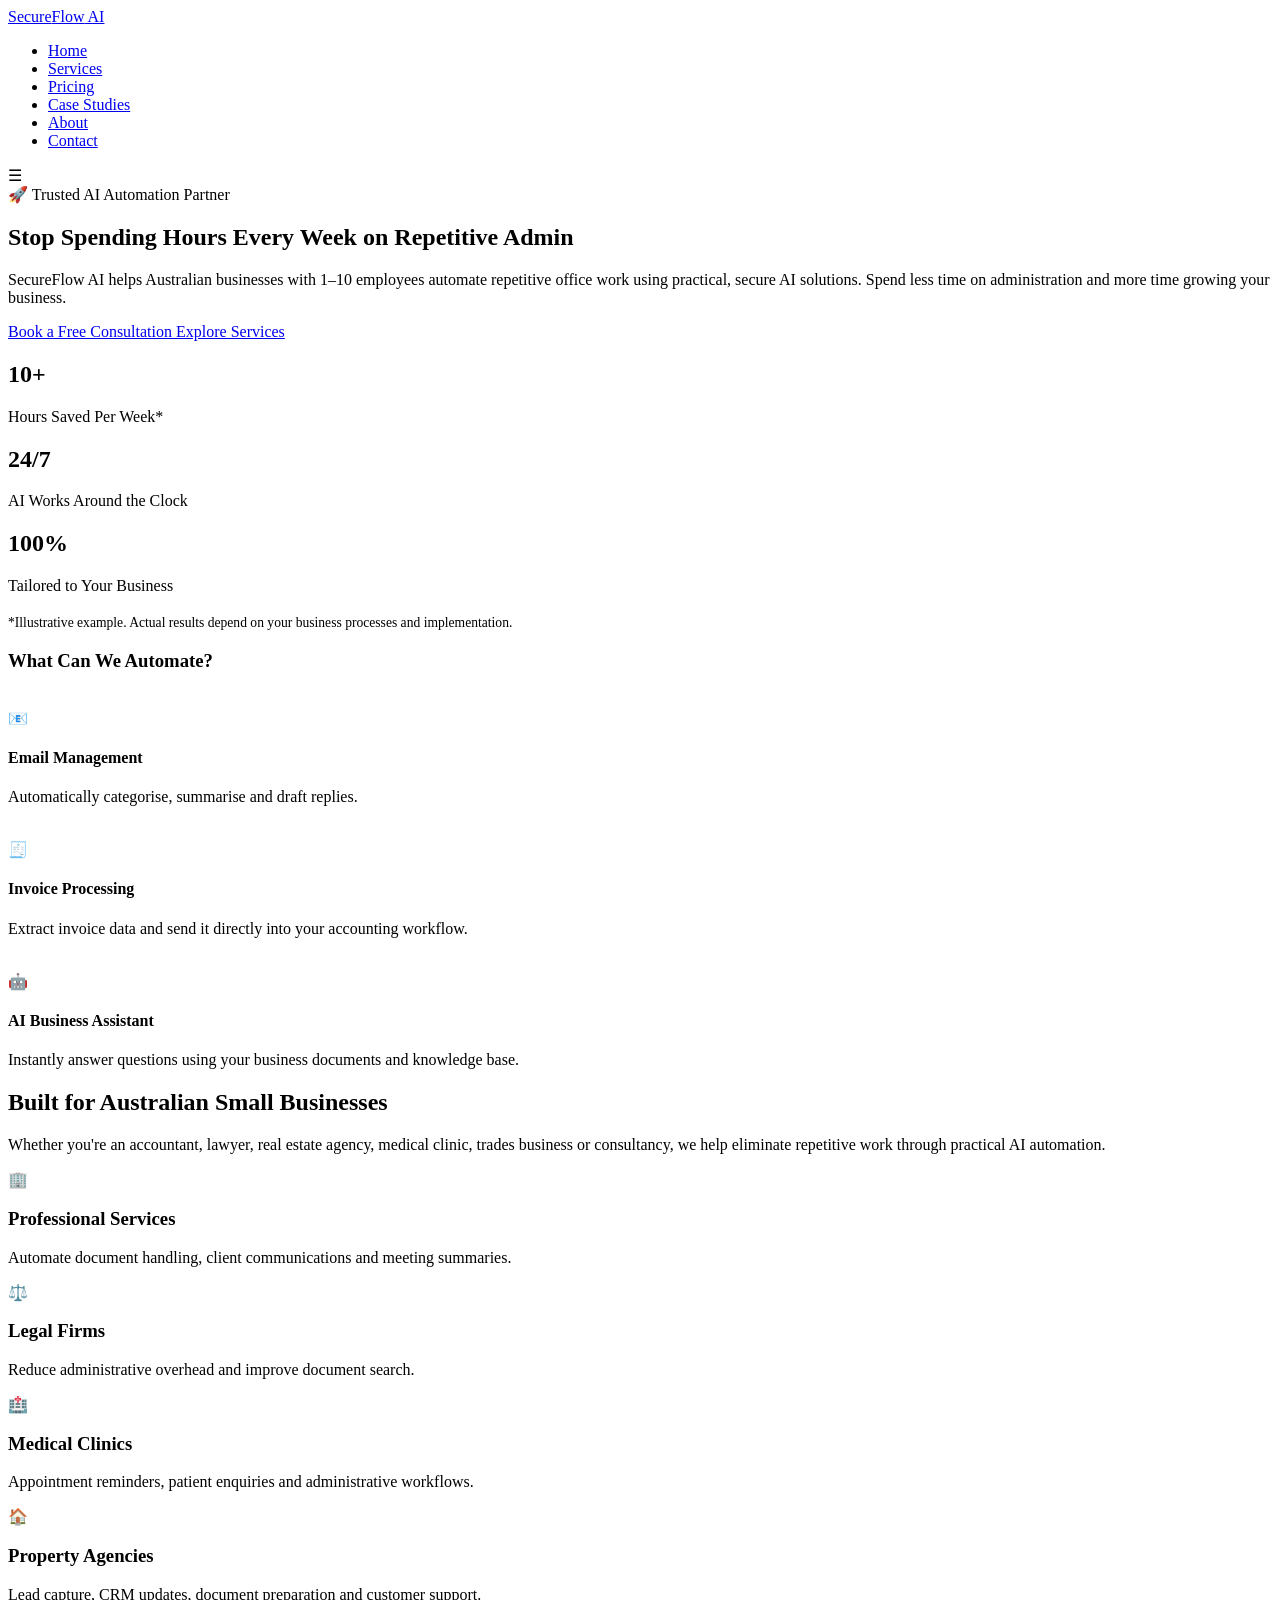
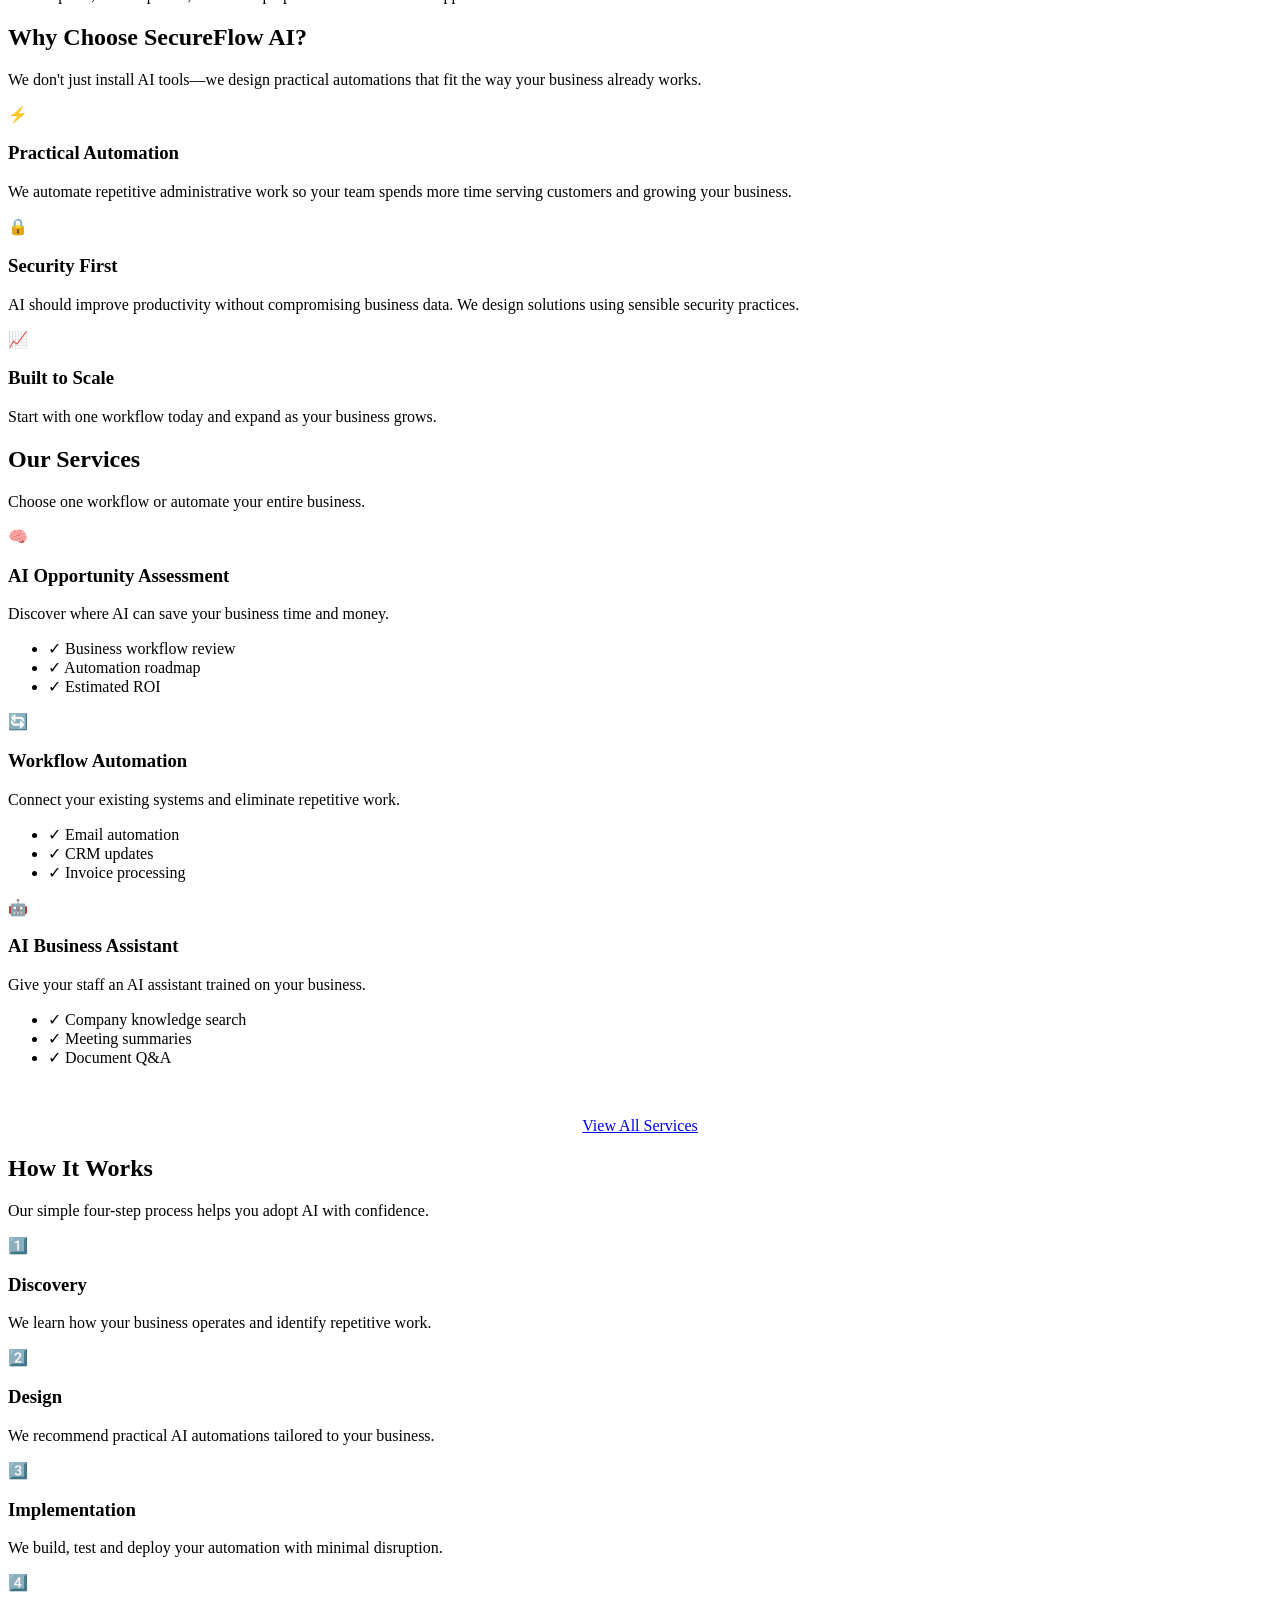
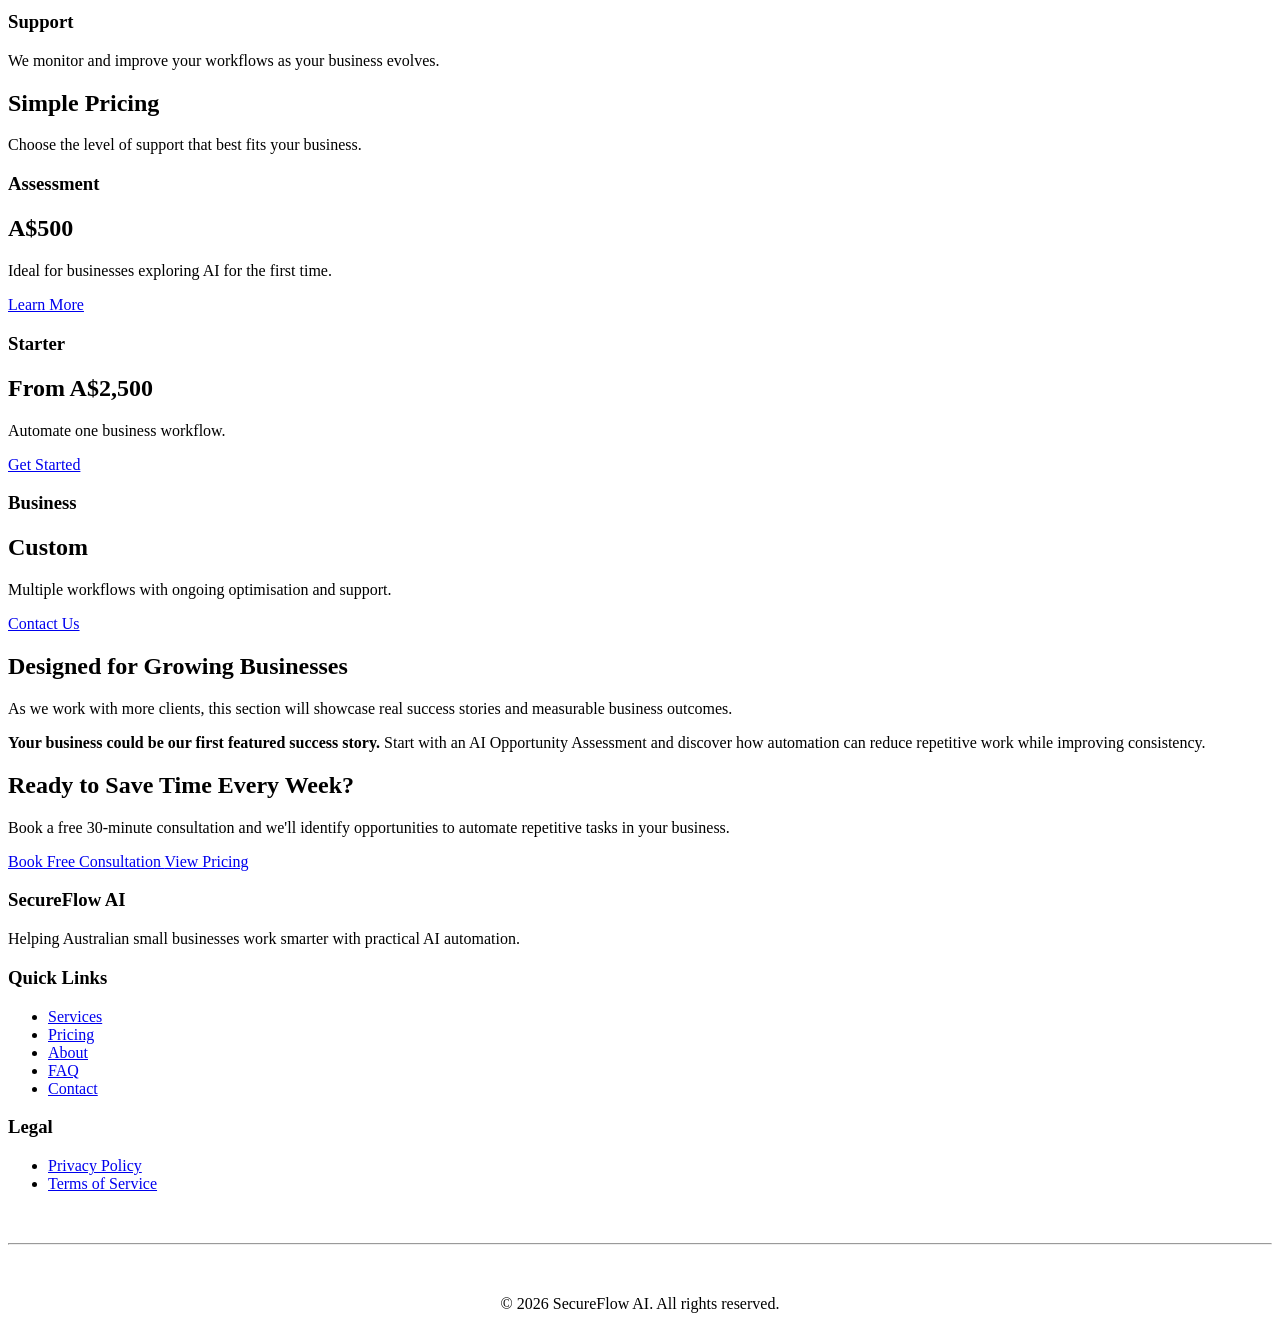
==== index.html @ 19bc36e8 "Create index.html" ====
<!DOCTYPE html>
<html lang="en-AU">

<head>

    <meta charset="UTF-8">
    <meta name="viewport" content="width=device-width, initial-scale=1.0">

    <title>SecureFlow AI | AI Automation for Australian Small Businesses</title>

    <meta name="description"
        content="Helping Australian businesses with 1–10 employees automate repetitive work using secure AI. Save time, reduce admin and grow your business.">

    <meta name="keywords"
        content="AI Automation Australia, AI Consultant, Workflow Automation, Small Business AI, Secure AI">

    <meta name="author" content="SecureFlow AI">

    <meta property="og:title"
        content="SecureFlow AI">

    <meta property="og:description"
        content="Automate repetitive work using secure AI.">

    <meta property="og:image"
        content="images/hero.jpg">

    <meta property="og:type"
        content="website">

    <meta property="og:url"
        content="https://secureflow.ai">

    <meta name="twitter:card"
        content="summary_large_image">

    <link rel="icon" href="favicon.ico">

    <link rel="stylesheet"
        href="css/style.css">

</head>

<body>

<header>

<div class="container navbar">

<a href="index.html" class="logo">

Secure<span>Flow</span> AI

</a>

<nav>

<ul>

<li><a href="index.html">Home</a></li>

<li><a href="services.html">Services</a></li>

<li><a href="pricing.html">Pricing</a></li>

<li><a href="case-studies.html">Case Studies</a></li>

<li><a href="about.html">About</a></li>

<li><a href="contact.html">Contact</a></li>

</ul>

</nav>

<div class="mobile-toggle">

☰

</div>

</div>

</header>


<!-- ===================================================== -->
<!-- HERO -->
<!-- ===================================================== -->

<section class="hero">

<div class="container hero-grid">

<div>

<div class="badge">

🚀 Trusted AI Automation Partner

</div>

<h1>

Stop Spending Hours Every Week on Repetitive Admin

</h1>

<p>

SecureFlow AI helps Australian businesses with 1–10 employees automate repetitive office work using practical, secure AI solutions. Spend less time on administration and more time growing your business.

</p>

<div class="hero-buttons">

<a href="contact.html"
class="btn btn-primary">

Book a Free Consultation

</a>

<a href="services.html"
class="btn btn-outline">

Explore Services

</a>

</div>

<div class="stats">

<div class="stat">

<h2>10+</h2>

<p>Hours Saved Per Week*</p>

</div>

<div class="stat">

<h2>24/7</h2>

<p>AI Works Around the Clock</p>

</div>

<div class="stat">

<h2>100%</h2>

<p>Tailored to Your Business</p>

</div>

</div>

<p style="font-size:0.85rem;margin-top:20px;">
*Illustrative example. Actual results depend on your business processes and implementation.
</p>

</div>


<div class="hero-card">

<h3>

What Can We Automate?

</h3>

<br>

<div class="card">

<div class="card-icon">

📧

</div>

<h4>Email Management</h4>

<p>

Automatically categorise, summarise and draft replies.

</p>

</div>

<br>

<div class="card">

<div class="card-icon">

🧾

</div>

<h4>Invoice Processing</h4>

<p>

Extract invoice data and send it directly into your accounting workflow.

</p>

</div>

<br>

<div class="card">

<div class="card-icon">

🤖

</div>

<h4>AI Business Assistant</h4>

<p>

Instantly answer questions using your business documents and knowledge base.

</p>

</div>

</div>

</div>

</section>


<!-- ===================================================== -->
<!-- TRUST SECTION -->
<!-- ===================================================== -->

<section>

<div class="container">

<h2 class="section-title">

Built for Australian Small Businesses

</h2>

<p class="section-subtitle">

Whether you're an accountant, lawyer, real estate agency, medical clinic, trades business or consultancy, we help eliminate repetitive work through practical AI automation.

</p>

<div class="grid four-col">

<div class="card">

<div class="card-icon">🏢</div>

<h3>Professional Services</h3>

<p>

Automate document handling, client communications and meeting summaries.

</p>

</div>

<div class="card">

<div class="card-icon">⚖️</div>

<h3>Legal Firms</h3>

<p>

Reduce administrative overhead and improve document search.

</p>

</div>

<div class="card">

<div class="card-icon">🏥</div>

<h3>Medical Clinics</h3>

<p>

Appointment reminders, patient enquiries and administrative workflows.

</p>

</div>

<div class="card">

<div class="card-icon">🏠</div>

<h3>Property Agencies</h3>

<p>

Lead capture, CRM updates, document preparation and customer support.

</p>

</div>

</div>

</div>

</section>

<!-- CONTINUE IN PART 2 -->
  <!-- ===================================================== -->
<!-- WHY CHOOSE US -->
<!-- ===================================================== -->

<section id="why">

    <div class="container">

        <h2 class="section-title">
            Why Choose SecureFlow AI?
        </h2>

        <p class="section-subtitle">
            We don't just install AI tools—we design practical automations that
            fit the way your business already works.
        </p>

        <div class="grid three-col">

            <div class="card">

                <div class="card-icon">⚡</div>

                <h3>Practical Automation</h3>

                <p>
                    We automate repetitive administrative work so your team
                    spends more time serving customers and growing your business.
                </p>

            </div>

            <div class="card">

                <div class="card-icon">🔒</div>

                <h3>Security First</h3>

                <p>
                    AI should improve productivity without compromising business
                    data. We design solutions using sensible security practices.
                </p>

            </div>

            <div class="card">

                <div class="card-icon">📈</div>

                <h3>Built to Scale</h3>

                <p>
                    Start with one workflow today and expand as your business
                    grows.
                </p>

            </div>

        </div>

    </div>

</section>

<!-- ===================================================== -->
<!-- SERVICES -->
<!-- ===================================================== -->

<section id="services">

    <div class="container">

        <h2 class="section-title">
            Our Services
        </h2>

        <p class="section-subtitle">
            Choose one workflow or automate your entire business.
        </p>

        <div class="grid three-col">

            <div class="card">

                <div class="card-icon">🧠</div>

                <h3>AI Opportunity Assessment</h3>

                <p>

                    Discover where AI can save your business time and money.

                </p>

                <ul>

                    <li>✓ Business workflow review</li>
                    <li>✓ Automation roadmap</li>
                    <li>✓ Estimated ROI</li>

                </ul>

            </div>

            <div class="card">

                <div class="card-icon">🔄</div>

                <h3>Workflow Automation</h3>

                <p>

                    Connect your existing systems and eliminate repetitive work.

                </p>

                <ul>

                    <li>✓ Email automation</li>
                    <li>✓ CRM updates</li>
                    <li>✓ Invoice processing</li>

                </ul>

            </div>

            <div class="card">

                <div class="card-icon">🤖</div>

                <h3>AI Business Assistant</h3>

                <p>

                    Give your staff an AI assistant trained on your business.

                </p>

                <ul>

                    <li>✓ Company knowledge search</li>
                    <li>✓ Meeting summaries</li>
                    <li>✓ Document Q&A</li>

                </ul>

            </div>

        </div>

        <div style="margin-top:50px;text-align:center;">

            <a class="btn btn-primary"
                href="services.html">

                View All Services

            </a>

        </div>

    </div>

</section>

<!-- ===================================================== -->
<!-- HOW IT WORKS -->
<!-- ===================================================== -->

<section>

<div class="container">

<h2 class="section-title">

How It Works

</h2>

<p class="section-subtitle">

Our simple four-step process helps you adopt AI with confidence.

</p>

<div class="grid four-col">

<div class="card">

<div class="card-icon">1️⃣</div>

<h3>Discovery</h3>

<p>

We learn how your business operates and identify repetitive work.

</p>

</div>

<div class="card">

<div class="card-icon">2️⃣</div>

<h3>Design</h3>

<p>

We recommend practical AI automations tailored to your business.

</p>

</div>

<div class="card">

<div class="card-icon">3️⃣</div>

<h3>Implementation</h3>

<p>

We build, test and deploy your automation with minimal disruption.

</p>

</div>

<div class="card">

<div class="card-icon">4️⃣</div>

<h3>Support</h3>

<p>

We monitor and improve your workflows as your business evolves.

</p>

</div>

</div>

</div>

</section>

<!-- ===================================================== -->
<!-- PRICING PREVIEW -->
<!-- ===================================================== -->

<section>

<div class="container">

<h2 class="section-title">

Simple Pricing

</h2>

<p class="section-subtitle">

Choose the level of support that best fits your business.

</p>

<div class="grid three-col">

<div class="card">

<h3>Assessment</h3>

<h2>A$500</h2>

<p>

Ideal for businesses exploring AI for the first time.

</p>

<a href="pricing.html"
class="btn btn-outline">

Learn More

</a>

</div>

<div class="card">

<h3>Starter</h3>

<h2>From A$2,500</h2>

<p>

Automate one business workflow.

</p>

<a href="pricing.html"
class="btn btn-primary">

Get Started

</a>

</div>

<div class="card">

<h3>Business</h3>

<h2>Custom</h2>

<p>

Multiple workflows with ongoing optimisation and support.

</p>

<a href="pricing.html"
class="btn btn-outline">

Contact Us

</a>

</div>

</div>

</div>

</section>

<!-- ===================================================== -->
<!-- TESTIMONIAL PLACEHOLDER -->
<!-- ===================================================== -->

<section>

<div class="container">

<h2 class="section-title">

Designed for Growing Businesses

</h2>

<p class="section-subtitle">

As we work with more clients, this section will showcase real success stories and measurable business outcomes.

</p>

<div class="card">

<p>

<strong>Your business could be our first featured success story.</strong>

Start with an AI Opportunity Assessment and discover how automation can reduce repetitive work while improving consistency.

</p>

</div>

</div>

</section>

<!-- ===================================================== -->
<!-- CALL TO ACTION -->
<!-- ===================================================== -->

<section>

<div class="container">

<div class="hero-card">

<h2>

Ready to Save Time Every Week?

</h2>

<p>

Book a free 30-minute consultation and we'll identify opportunities to automate repetitive tasks in your business.

</p>

<div class="hero-buttons">

<a href="contact.html"
class="btn btn-primary">

Book Free Consultation

</a>

<a href="pricing.html"
class="btn btn-outline">

View Pricing

</a>

</div>

</div>

</div>

</section>

<!-- ===================================================== -->
<!-- FOOTER -->
<!-- ===================================================== -->

<footer>

<div class="container">

<div class="grid three-col">

<div>

<h3>SecureFlow AI</h3>

<p>

Helping Australian small businesses work smarter with practical AI automation.

</p>

</div>

<div>

<h3>Quick Links</h3>

<ul>

<li><a href="services.html">Services</a></li>
<li><a href="pricing.html">Pricing</a></li>
<li><a href="about.html">About</a></li>
<li><a href="faq.html">FAQ</a></li>
<li><a href="contact.html">Contact</a></li>

</ul>

</div>

<div>

<h3>Legal</h3>

<ul>

<li><a href="privacy.html">Privacy Policy</a></li>
<li><a href="terms.html">Terms of Service</a></li>

</ul>

</div>

</div>

<hr style="margin:50px 0;">

<p style="text-align:center;">

© 2026 SecureFlow AI. All rights reserved.

</p>

</div>

</footer>

<script src="js/main.js"></script>

</body>

</html>
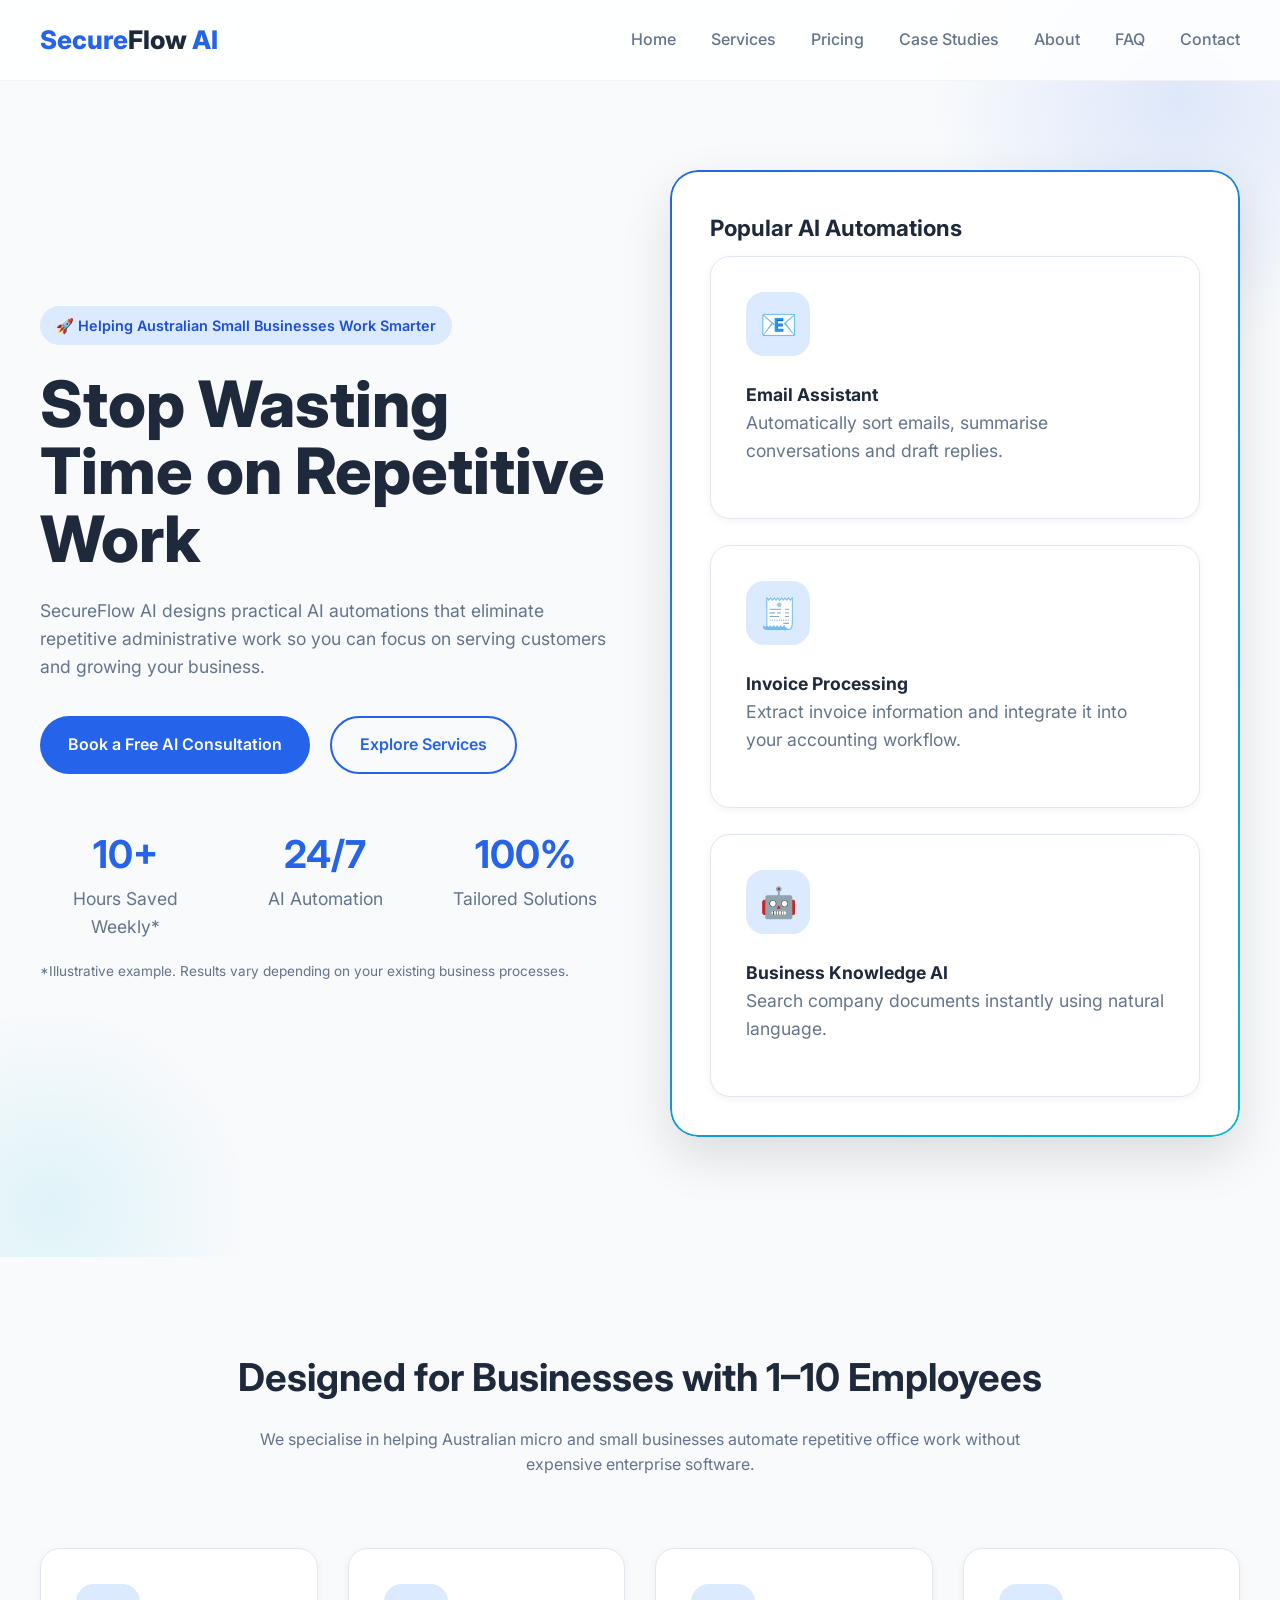
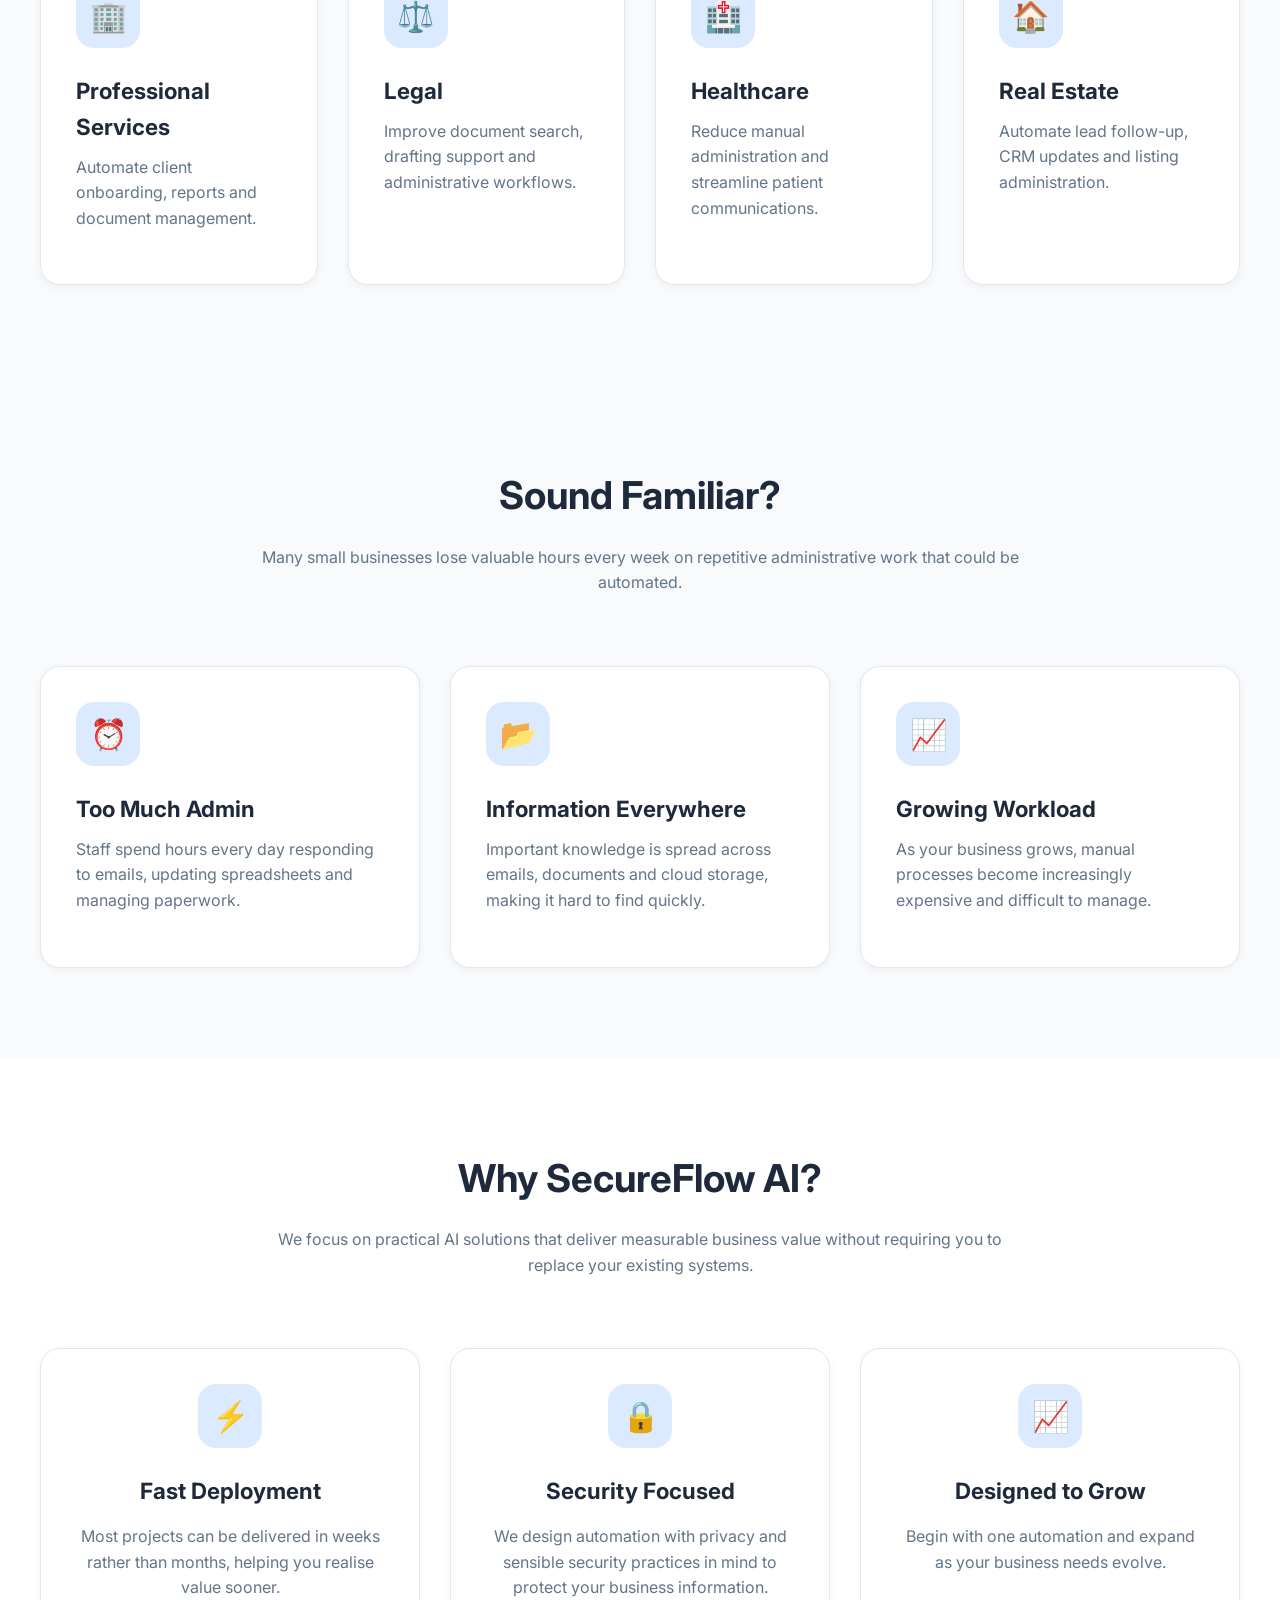
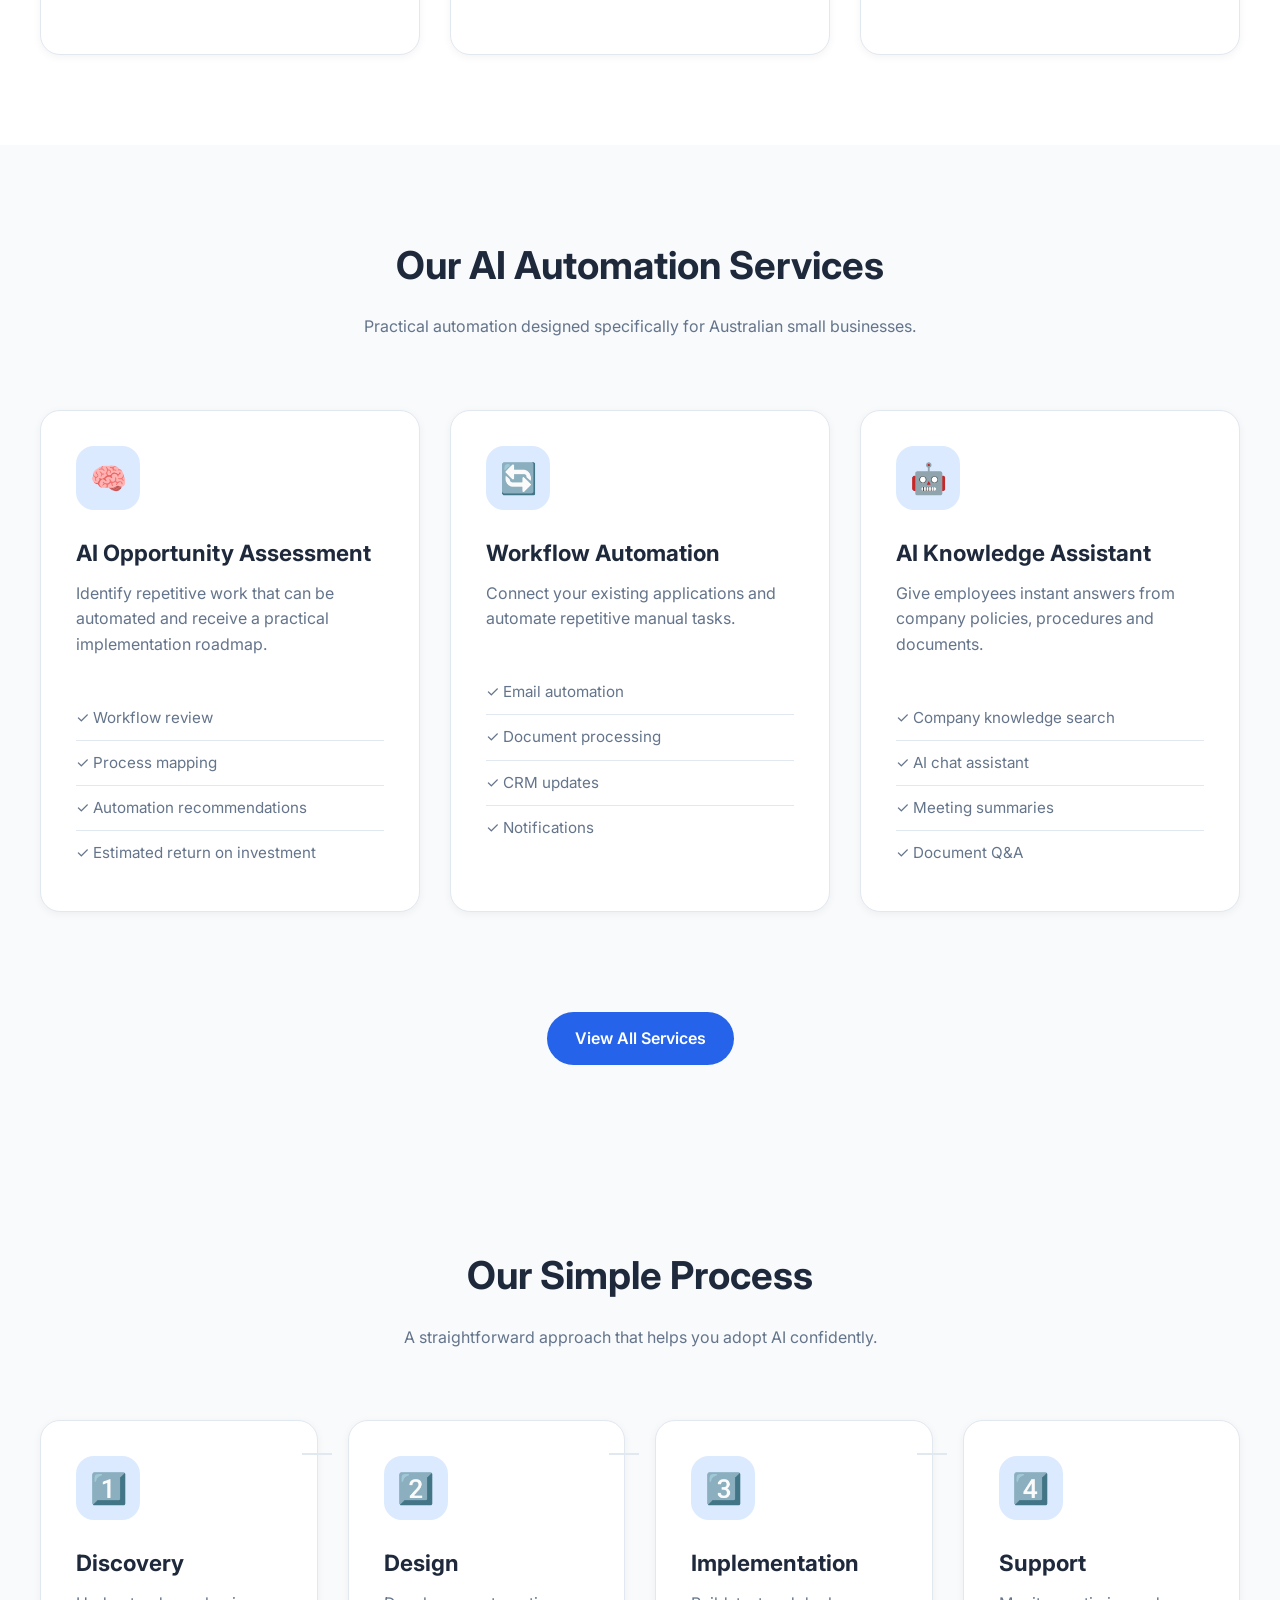
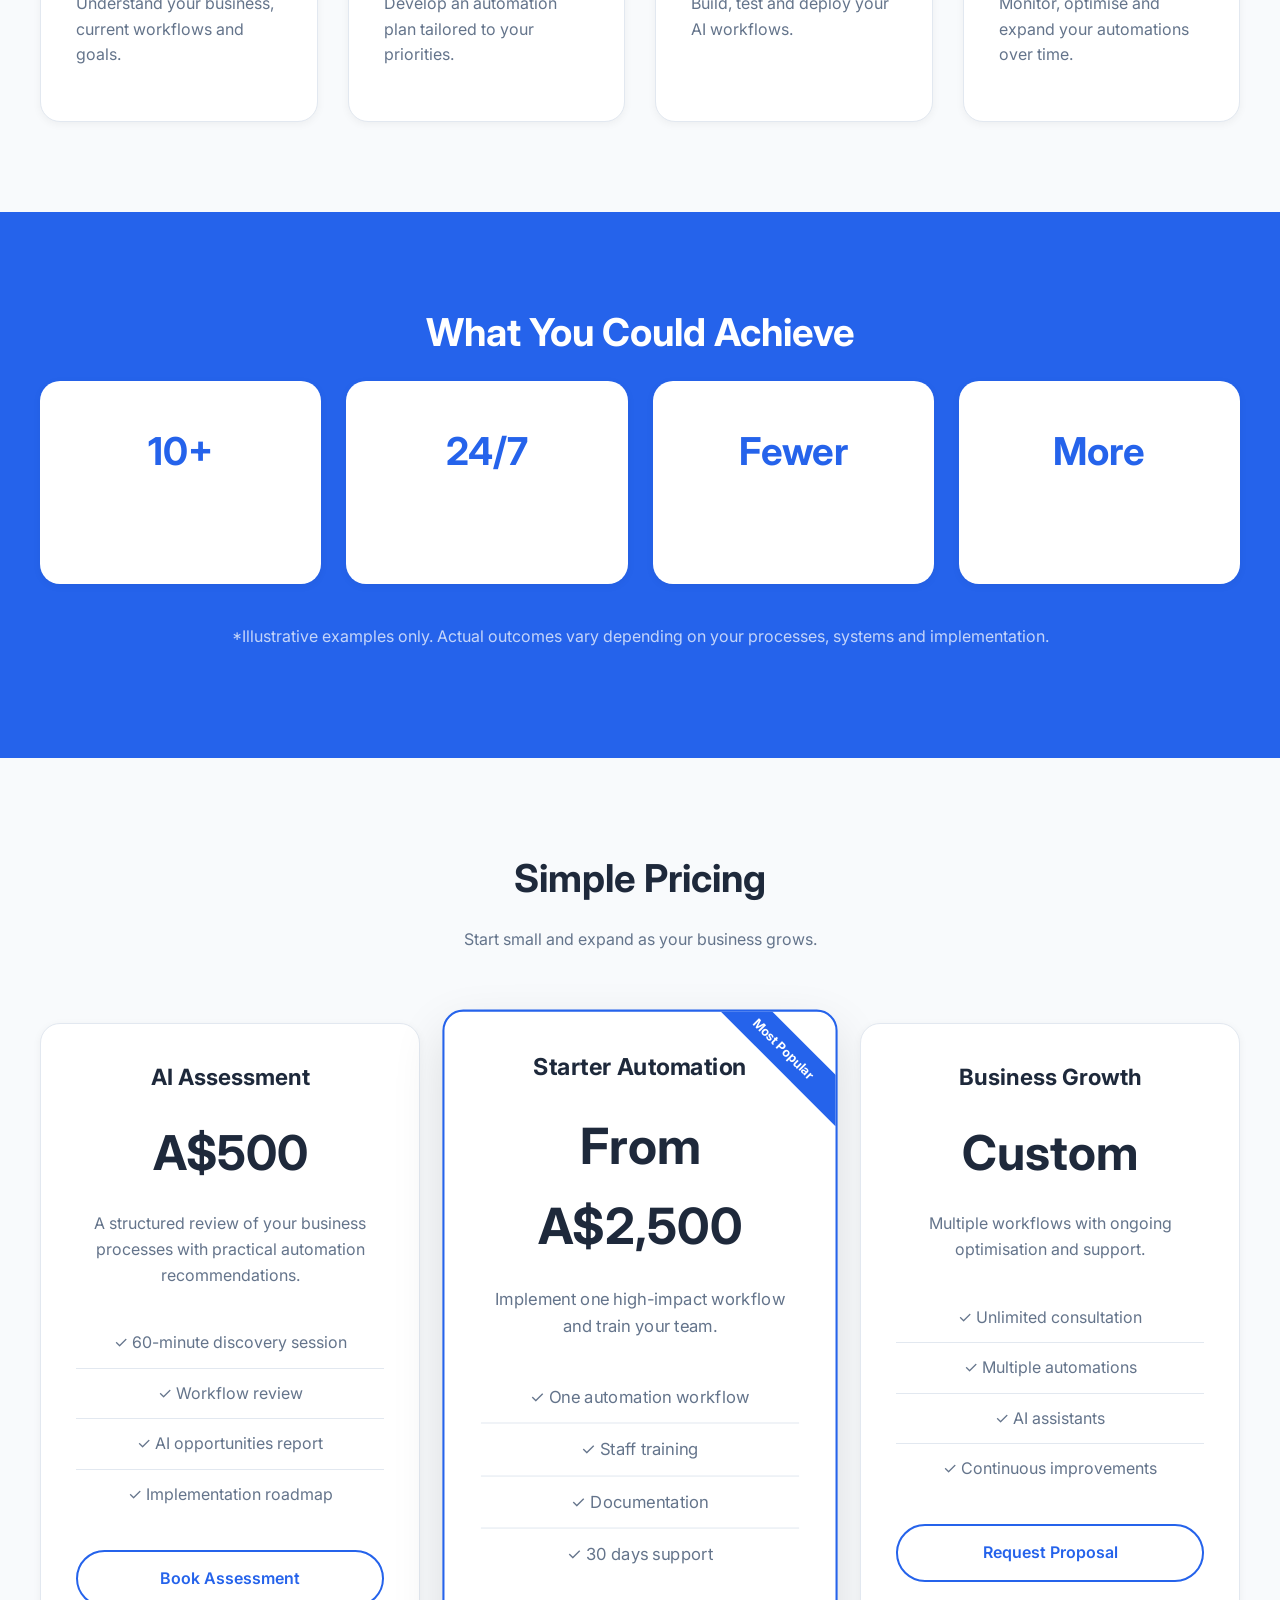
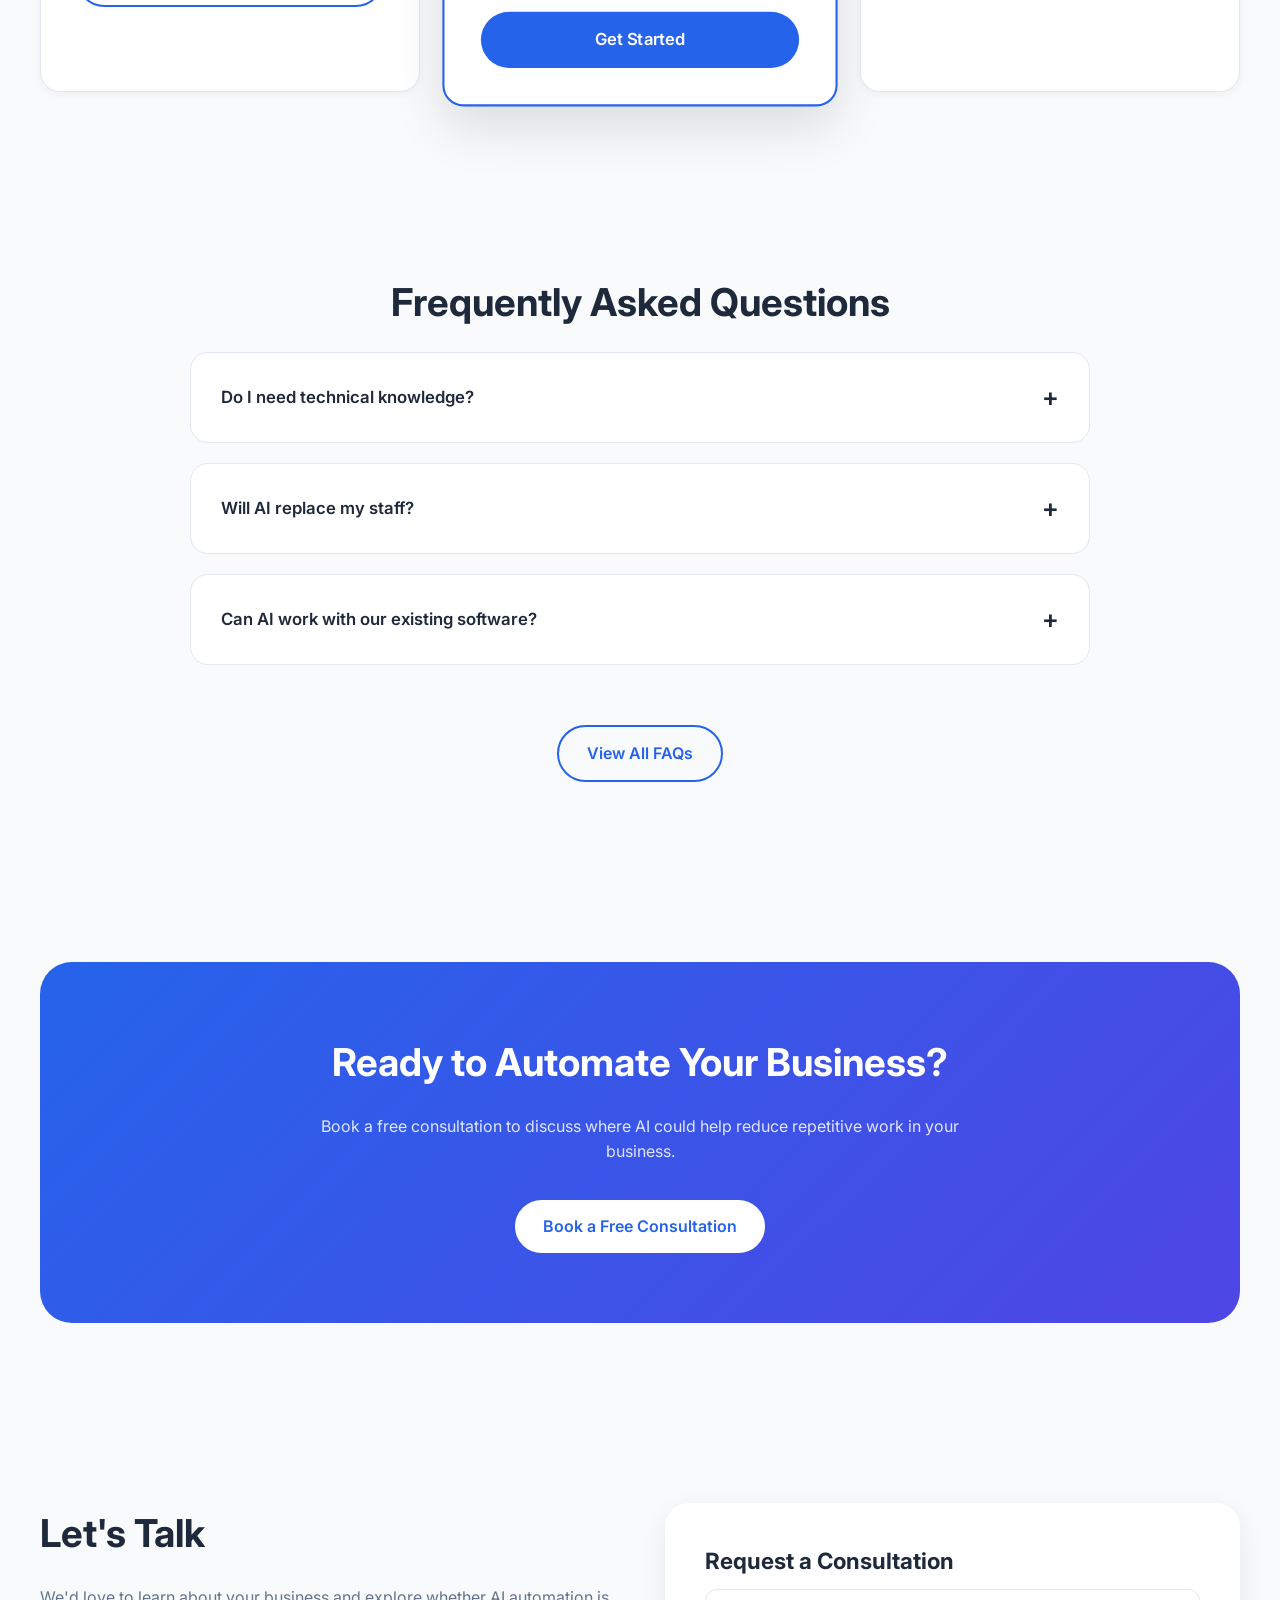
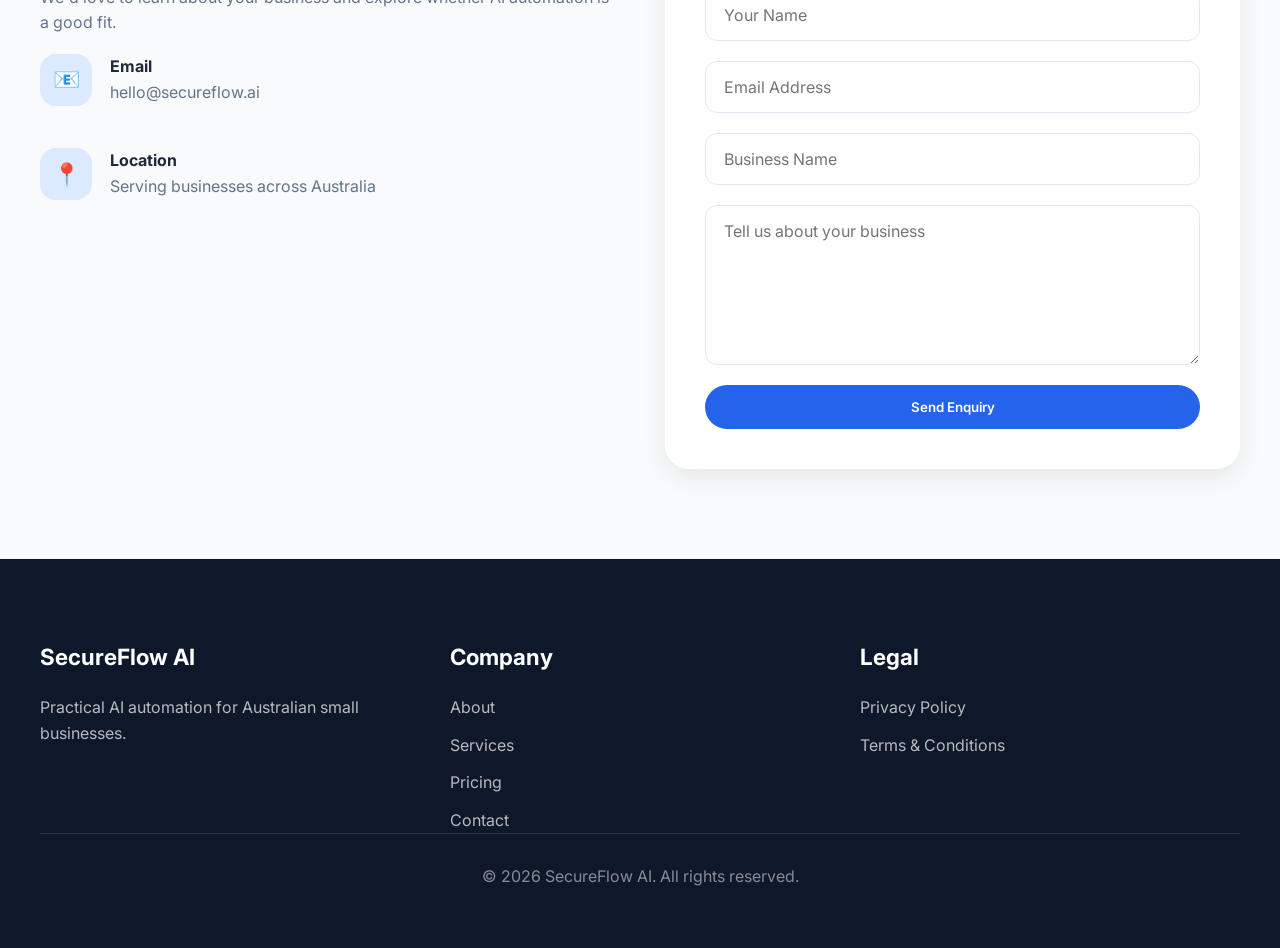
==== commit e5ffb6ef: "Update index.html" ====
--- a/index.html
+++ b/index.html
@@ -9,25 +9,27 @@
     <title>SecureFlow AI | AI Automation for Australian Small Businesses</title>
 
     <meta name="description"
-        content="Helping Australian businesses with 1–10 employees automate repetitive work using secure AI. Save time, reduce admin and grow your business.">
+        content="SecureFlow AI helps Australian small businesses automate repetitive work using practical, secure AI solutions. Save time, reduce costs, and improve productivity.">
 
     <meta name="keywords"
-        content="AI Automation Australia, AI Consultant, Workflow Automation, Small Business AI, Secure AI">
+        content="AI Automation Australia, AI Consulting, Workflow Automation, Small Business AI, Artificial Intelligence">
 
     <meta name="author" content="SecureFlow AI">
+
+    <!-- Open Graph -->
 
     <meta property="og:title"
         content="SecureFlow AI">
 
     <meta property="og:description"
-        content="Automate repetitive work using secure AI.">
+        content="Helping Australian small businesses automate repetitive work with AI.">
+
+    <meta property="og:type"
+        content="website">
 
     <meta property="og:image"
         content="images/hero.jpg">
 
-    <meta property="og:type"
-        content="website">
-
     <meta property="og:url"
         content="https://secureflow.ai">
 
@@ -36,8 +38,7 @@
 
     <link rel="icon" href="favicon.ico">
 
-    <link rel="stylesheet"
-        href="css/style.css">
+    <link rel="stylesheet" href="css/style.css">
 
 </head>
 
@@ -53,765 +54,1057 @@
 
 </a>
 
-<nav>
+<nav id="navMenu">
 
 <ul>
 
 <li><a href="index.html">Home</a></li>
-
-<li><a href="services.html">Services</a></li>
-
-<li><a href="pricing.html">Pricing</a></li>
-
-<li><a href="case-studies.html">Case Studies</a></li>
-
-<li><a href="about.html">About</a></li>
-
-<li><a href="contact.html">Contact</a></li>
-
-</ul>
-
-</nav>
-
-<div class="mobile-toggle">
-
-☰
-
-</div>
-
-</div>
-
-</header>
-
-
-<!-- ===================================================== -->
-<!-- HERO -->
-<!-- ===================================================== -->
-
-<section class="hero">
-
-<div class="container hero-grid">
-
-<div>
-
-<div class="badge">
-
-🚀 Trusted AI Automation Partner
-
-</div>
-
-<h1>
-
-Stop Spending Hours Every Week on Repetitive Admin
-
-</h1>
-
-<p>
-
-SecureFlow AI helps Australian businesses with 1–10 employees automate repetitive office work using practical, secure AI solutions. Spend less time on administration and more time growing your business.
-
-</p>
-
-<div class="hero-buttons">
-
-<a href="contact.html"
-class="btn btn-primary">
-
-Book a Free Consultation
-
-</a>
-
-<a href="services.html"
-class="btn btn-outline">
-
-Explore Services
-
-</a>
-
-</div>
-
-<div class="stats">
-
-<div class="stat">
-
-<h2>10+</h2>
-
-<p>Hours Saved Per Week*</p>
-
-</div>
-
-<div class="stat">
-
-<h2>24/7</h2>
-
-<p>AI Works Around the Clock</p>
-
-</div>
-
-<div class="stat">
-
-<h2>100%</h2>
-
-<p>Tailored to Your Business</p>
-
-</div>
-
-</div>
-
-<p style="font-size:0.85rem;margin-top:20px;">
-*Illustrative example. Actual results depend on your business processes and implementation.
-</p>
-
-</div>
-
-
-<div class="hero-card">
-
-<h3>
-
-What Can We Automate?
-
-</h3>
-
-<br>
-
-<div class="card">
-
-<div class="card-icon">
-
-📧
-
-</div>
-
-<h4>Email Management</h4>
-
-<p>
-
-Automatically categorise, summarise and draft replies.
-
-</p>
-
-</div>
-
-<br>
-
-<div class="card">
-
-<div class="card-icon">
-
-🧾
-
-</div>
-
-<h4>Invoice Processing</h4>
-
-<p>
-
-Extract invoice data and send it directly into your accounting workflow.
-
-</p>
-
-</div>
-
-<br>
-
-<div class="card">
-
-<div class="card-icon">
-
-🤖
-
-</div>
-
-<h4>AI Business Assistant</h4>
-
-<p>
-
-Instantly answer questions using your business documents and knowledge base.
-
-</p>
-
-</div>
-
-</div>
-
-</div>
-
-</section>
-
-
-<!-- ===================================================== -->
-<!-- TRUST SECTION -->
-<!-- ===================================================== -->
-
-<section>
-
-<div class="container">
-
-<h2 class="section-title">
-
-Built for Australian Small Businesses
-
-</h2>
-
-<p class="section-subtitle">
-
-Whether you're an accountant, lawyer, real estate agency, medical clinic, trades business or consultancy, we help eliminate repetitive work through practical AI automation.
-
-</p>
-
-<div class="grid four-col">
-
-<div class="card">
-
-<div class="card-icon">🏢</div>
-
-<h3>Professional Services</h3>
-
-<p>
-
-Automate document handling, client communications and meeting summaries.
-
-</p>
-
-</div>
-
-<div class="card">
-
-<div class="card-icon">⚖️</div>
-
-<h3>Legal Firms</h3>
-
-<p>
-
-Reduce administrative overhead and improve document search.
-
-</p>
-
-</div>
-
-<div class="card">
-
-<div class="card-icon">🏥</div>
-
-<h3>Medical Clinics</h3>
-
-<p>
-
-Appointment reminders, patient enquiries and administrative workflows.
-
-</p>
-
-</div>
-
-<div class="card">
-
-<div class="card-icon">🏠</div>
-
-<h3>Property Agencies</h3>
-
-<p>
-
-Lead capture, CRM updates, document preparation and customer support.
-
-</p>
-
-</div>
-
-</div>
-
-</div>
-
-</section>
-
-<!-- CONTINUE IN PART 2 -->
-  <!-- ===================================================== -->
-<!-- WHY CHOOSE US -->
-<!-- ===================================================== -->
-
-<section id="why">
-
-    <div class="container">
-
-        <h2 class="section-title">
-            Why Choose SecureFlow AI?
-        </h2>
-
-        <p class="section-subtitle">
-            We don't just install AI tools—we design practical automations that
-            fit the way your business already works.
-        </p>
-
-        <div class="grid three-col">
-
-            <div class="card">
-
-                <div class="card-icon">⚡</div>
-
-                <h3>Practical Automation</h3>
-
-                <p>
-                    We automate repetitive administrative work so your team
-                    spends more time serving customers and growing your business.
-                </p>
-
-            </div>
-
-            <div class="card">
-
-                <div class="card-icon">🔒</div>
-
-                <h3>Security First</h3>
-
-                <p>
-                    AI should improve productivity without compromising business
-                    data. We design solutions using sensible security practices.
-                </p>
-
-            </div>
-
-            <div class="card">
-
-                <div class="card-icon">📈</div>
-
-                <h3>Built to Scale</h3>
-
-                <p>
-                    Start with one workflow today and expand as your business
-                    grows.
-                </p>
-
-            </div>
-
-        </div>
-
-    </div>
-
-</section>
-
-<!-- ===================================================== -->
-<!-- SERVICES -->
-<!-- ===================================================== -->
-
-<section id="services">
-
-    <div class="container">
-
-        <h2 class="section-title">
-            Our Services
-        </h2>
-
-        <p class="section-subtitle">
-            Choose one workflow or automate your entire business.
-        </p>
-
-        <div class="grid three-col">
-
-            <div class="card">
-
-                <div class="card-icon">🧠</div>
-
-                <h3>AI Opportunity Assessment</h3>
-
-                <p>
-
-                    Discover where AI can save your business time and money.
-
-                </p>
-
-                <ul>
-
-                    <li>✓ Business workflow review</li>
-                    <li>✓ Automation roadmap</li>
-                    <li>✓ Estimated ROI</li>
-
-                </ul>
-
-            </div>
-
-            <div class="card">
-
-                <div class="card-icon">🔄</div>
-
-                <h3>Workflow Automation</h3>
-
-                <p>
-
-                    Connect your existing systems and eliminate repetitive work.
-
-                </p>
-
-                <ul>
-
-                    <li>✓ Email automation</li>
-                    <li>✓ CRM updates</li>
-                    <li>✓ Invoice processing</li>
-
-                </ul>
-
-            </div>
-
-            <div class="card">
-
-                <div class="card-icon">🤖</div>
-
-                <h3>AI Business Assistant</h3>
-
-                <p>
-
-                    Give your staff an AI assistant trained on your business.
-
-                </p>
-
-                <ul>
-
-                    <li>✓ Company knowledge search</li>
-                    <li>✓ Meeting summaries</li>
-                    <li>✓ Document Q&A</li>
-
-                </ul>
-
-            </div>
-
-        </div>
-
-        <div style="margin-top:50px;text-align:center;">
-
-            <a class="btn btn-primary"
-                href="services.html">
-
-                View All Services
-
-            </a>
-
-        </div>
-
-    </div>
-
-</section>
-
-<!-- ===================================================== -->
-<!-- HOW IT WORKS -->
-<!-- ===================================================== -->
-
-<section>
-
-<div class="container">
-
-<h2 class="section-title">
-
-How It Works
-
-</h2>
-
-<p class="section-subtitle">
-
-Our simple four-step process helps you adopt AI with confidence.
-
-</p>
-
-<div class="grid four-col">
-
-<div class="card">
-
-<div class="card-icon">1️⃣</div>
-
-<h3>Discovery</h3>
-
-<p>
-
-We learn how your business operates and identify repetitive work.
-
-</p>
-
-</div>
-
-<div class="card">
-
-<div class="card-icon">2️⃣</div>
-
-<h3>Design</h3>
-
-<p>
-
-We recommend practical AI automations tailored to your business.
-
-</p>
-
-</div>
-
-<div class="card">
-
-<div class="card-icon">3️⃣</div>
-
-<h3>Implementation</h3>
-
-<p>
-
-We build, test and deploy your automation with minimal disruption.
-
-</p>
-
-</div>
-
-<div class="card">
-
-<div class="card-icon">4️⃣</div>
-
-<h3>Support</h3>
-
-<p>
-
-We monitor and improve your workflows as your business evolves.
-
-</p>
-
-</div>
-
-</div>
-
-</div>
-
-</section>
-
-<!-- ===================================================== -->
-<!-- PRICING PREVIEW -->
-<!-- ===================================================== -->
-
-<section>
-
-<div class="container">
-
-<h2 class="section-title">
-
-Simple Pricing
-
-</h2>
-
-<p class="section-subtitle">
-
-Choose the level of support that best fits your business.
-
-</p>
-
-<div class="grid three-col">
-
-<div class="card">
-
-<h3>Assessment</h3>
-
-<h2>A$500</h2>
-
-<p>
-
-Ideal for businesses exploring AI for the first time.
-
-</p>
-
-<a href="pricing.html"
-class="btn btn-outline">
-
-Learn More
-
-</a>
-
-</div>
-
-<div class="card">
-
-<h3>Starter</h3>
-
-<h2>From A$2,500</h2>
-
-<p>
-
-Automate one business workflow.
-
-</p>
-
-<a href="pricing.html"
-class="btn btn-primary">
-
-Get Started
-
-</a>
-
-</div>
-
-<div class="card">
-
-<h3>Business</h3>
-
-<h2>Custom</h2>
-
-<p>
-
-Multiple workflows with ongoing optimisation and support.
-
-</p>
-
-<a href="pricing.html"
-class="btn btn-outline">
-
-Contact Us
-
-</a>
-
-</div>
-
-</div>
-
-</div>
-
-</section>
-
-<!-- ===================================================== -->
-<!-- TESTIMONIAL PLACEHOLDER -->
-<!-- ===================================================== -->
-
-<section>
-
-<div class="container">
-
-<h2 class="section-title">
-
-Designed for Growing Businesses
-
-</h2>
-
-<p class="section-subtitle">
-
-As we work with more clients, this section will showcase real success stories and measurable business outcomes.
-
-</p>
-
-<div class="card">
-
-<p>
-
-<strong>Your business could be our first featured success story.</strong>
-
-Start with an AI Opportunity Assessment and discover how automation can reduce repetitive work while improving consistency.
-
-</p>
-
-</div>
-
-</div>
-
-</section>
-
-<!-- ===================================================== -->
-<!-- CALL TO ACTION -->
-<!-- ===================================================== -->
-
-<section>
-
-<div class="container">
-
-<div class="hero-card">
-
-<h2>
-
-Ready to Save Time Every Week?
-
-</h2>
-
-<p>
-
-Book a free 30-minute consultation and we'll identify opportunities to automate repetitive tasks in your business.
-
-</p>
-
-<div class="hero-buttons">
-
-<a href="contact.html"
-class="btn btn-primary">
-
-Book Free Consultation
-
-</a>
-
-<a href="pricing.html"
-class="btn btn-outline">
-
-View Pricing
-
-</a>
-
-</div>
-
-</div>
-
-</div>
-
-</section>
-
-<!-- ===================================================== -->
-<!-- FOOTER -->
-<!-- ===================================================== -->
-
-<footer>
-
-<div class="container">
-
-<div class="grid three-col">
-
-<div>
-
-<h3>SecureFlow AI</h3>
-
-<p>
-
-Helping Australian small businesses work smarter with practical AI automation.
-
-</p>
-
-</div>
-
-<div>
-
-<h3>Quick Links</h3>
-
-<ul>
-
 <li><a href="services.html">Services</a></li>
 <li><a href="pricing.html">Pricing</a></li>
+<li><a href="case-studies.html">Case Studies</a></li>
 <li><a href="about.html">About</a></li>
 <li><a href="faq.html">FAQ</a></li>
 <li><a href="contact.html">Contact</a></li>
 
 </ul>
 
-</div>
+</nav>
+
+<div class="mobile-toggle" id="menuToggle">
+
+☰
+
+</div>
+
+</div>
+
+</header>
+
+<!-- ===================================================== -->
+<!-- HERO -->
+<!-- ===================================================== -->
+
+<section class="hero">
+
+<div class="container hero-grid">
 
 <div>
 
+<div class="badge">
+
+🚀 Helping Australian Small Businesses Work Smarter
+
+</div>
+
+<h1>
+
+Stop Wasting Time on Repetitive Work
+
+</h1>
+
+<p>
+
+SecureFlow AI designs practical AI automations that eliminate repetitive
+administrative work so you can focus on serving customers and growing
+your business.
+
+</p>
+
+<div class="hero-buttons">
+
+<a href="contact.html" class="btn btn-primary">
+
+Book a Free AI Consultation
+
+</a>
+
+<a href="services.html" class="btn btn-outline">
+
+Explore Services
+
+</a>
+
+</div>
+
+<div class="stats">
+
+<div class="stat">
+
+<h2>10+</h2>
+
+<p>Hours Saved Weekly*</p>
+
+</div>
+
+<div class="stat">
+
+<h2>24/7</h2>
+
+<p>AI Automation</p>
+
+</div>
+
+<div class="stat">
+
+<h2>100%</h2>
+
+<p>Tailored Solutions</p>
+
+</div>
+
+</div>
+
+<p style="margin-top:20px;font-size:0.85rem;">
+
+*Illustrative example. Results vary depending on your existing business
+processes.
+
+</p>
+
+</div>
+
+<div class="hero-card">
+
+<h3>
+
+Popular AI Automations
+
+</h3>
+
+<div class="card">
+
+<div class="card-icon">
+
+📧
+
+</div>
+
+<h4>Email Assistant</h4>
+
+<p>
+
+Automatically sort emails, summarise conversations and draft replies.
+
+</p>
+
+</div>
+
+<br>
+
+<div class="card">
+
+<div class="card-icon">
+
+🧾
+
+</div>
+
+<h4>Invoice Processing</h4>
+
+<p>
+
+Extract invoice information and integrate it into your accounting
+workflow.
+
+</p>
+
+</div>
+
+<br>
+
+<div class="card">
+
+<div class="card-icon">
+
+🤖
+
+</div>
+
+<h4>Business Knowledge AI</h4>
+
+<p>
+
+Search company documents instantly using natural language.
+
+</p>
+
+</div>
+
+</div>
+
+</div>
+
+</section>
+
+<!-- ===================================================== -->
+<!-- TRUSTED BY SMALL BUSINESSES -->
+<!-- ===================================================== -->
+
+<section class="bg-light">
+
+<div class="container">
+
+<h2 class="section-title">
+
+Designed for Businesses with 1–10 Employees
+
+</h2>
+
+<p class="section-subtitle">
+
+We specialise in helping Australian micro and small businesses automate
+repetitive office work without expensive enterprise software.
+
+</p>
+
+<div class="grid four-col">
+
+<div class="card">
+
+<div class="card-icon">🏢</div>
+
+<h3>Professional Services</h3>
+
+<p>
+
+Automate client onboarding, reports and document management.
+
+</p>
+
+</div>
+
+<div class="card">
+
+<div class="card-icon">⚖️</div>
+
 <h3>Legal</h3>
 
-<ul>
-
-<li><a href="privacy.html">Privacy Policy</a></li>
-<li><a href="terms.html">Terms of Service</a></li>
-
-</ul>
-
-</div>
-
-</div>
-
-<hr style="margin:50px 0;">
-
-<p style="text-align:center;">
-
-© 2026 SecureFlow AI. All rights reserved.
-
-</p>
-
-</div>
+<p>
+
+Improve document search, drafting support and administrative workflows.
+
+</p>
+
+</div>
+
+<div class="card">
+
+<div class="card-icon">🏥</div>
+
+<h3>Healthcare</h3>
+
+<p>
+
+Reduce manual administration and streamline patient communications.
+
+</p>
+
+</div>
+
+<div class="card">
+
+<div class="card-icon">🏠</div>
+
+<h3>Real Estate</h3>
+
+<p>
+
+Automate lead follow-up, CRM updates and listing administration.
+
+</p>
+
+</div>
+
+</div>
+
+</div>
+
+</section>
+
+<!-- ===================================================== -->
+<!-- BUSINESS CHALLENGES -->
+<!-- ===================================================== -->
+
+<section>
+
+<div class="container">
+
+<h2 class="section-title">
+
+Sound Familiar?
+
+</h2>
+
+<p class="section-subtitle">
+
+Many small businesses lose valuable hours every week on repetitive
+administrative work that could be automated.
+
+</p>
+
+<div class="grid three-col">
+
+<div class="card">
+
+<div class="card-icon">⏰</div>
+
+<h3>Too Much Admin</h3>
+
+<p>
+
+Staff spend hours every day responding to emails, updating spreadsheets
+and managing paperwork.
+
+</p>
+
+</div>
+
+<div class="card">
+
+<div class="card-icon">📂</div>
+
+<h3>Information Everywhere</h3>
+
+<p>
+
+Important knowledge is spread across emails, documents and cloud storage,
+making it hard to find quickly.
+
+</p>
+
+</div>
+
+<div class="card">
+
+<div class="card-icon">📈</div>
+
+<h3>Growing Workload</h3>
+
+<p>
+
+As your business grows, manual processes become increasingly expensive
+and difficult to manage.
+
+</p>
+
+</div>
+
+</div>
+
+</div>
+
+</section>
+
+<!-- CONTINUE WITH PART 2 -->
+    <!-- ===================================================== -->
+<!-- WHY SECUREFLOW AI -->
+<!-- ===================================================== -->
+
+<section id="why" class="bg-white">
+
+    <div class="container">
+
+        <h2 class="section-title">
+            Why SecureFlow AI?
+        </h2>
+
+        <p class="section-subtitle">
+            We focus on practical AI solutions that deliver measurable business
+            value without requiring you to replace your existing systems.
+        </p>
+
+        <div class="grid three-col">
+
+            <div class="card">
+
+                <div class="card-icon">⚡</div>
+
+                <h3>Fast Deployment</h3>
+
+                <p>
+                    Most projects can be delivered in weeks rather than months,
+                    helping you realise value sooner.
+                </p>
+
+            </div>
+
+            <div class="card">
+
+                <div class="card-icon">🔒</div>
+
+                <h3>Security Focused</h3>
+
+                <p>
+                    We design automation with privacy and sensible security
+                    practices in mind to protect your business information.
+                </p>
+
+            </div>
+
+            <div class="card">
+
+                <div class="card-icon">📈</div>
+
+                <h3>Designed to Grow</h3>
+
+                <p>
+                    Begin with one automation and expand as your business needs
+                    evolve.
+                </p>
+
+            </div>
+
+        </div>
+
+    </div>
+
+</section>
+
+<!-- ===================================================== -->
+<!-- SERVICES -->
+<!-- ===================================================== -->
+
+<section id="services" class="bg-light">
+
+    <div class="container">
+
+        <h2 class="section-title">
+            Our AI Automation Services
+        </h2>
+
+        <p class="section-subtitle">
+            Practical automation designed specifically for Australian small
+            businesses.
+        </p>
+
+        <div class="grid three-col">
+
+            <div class="card">
+
+                <div class="card-icon">🧠</div>
+
+                <h3>AI Opportunity Assessment</h3>
+
+                <p>
+                    Identify repetitive work that can be automated and receive a
+                    practical implementation roadmap.
+                </p>
+
+                <ul>
+
+                    <li>✓ Workflow review</li>
+                    <li>✓ Process mapping</li>
+                    <li>✓ Automation recommendations</li>
+                    <li>✓ Estimated return on investment</li>
+
+                </ul>
+
+            </div>
+
+            <div class="card">
+
+                <div class="card-icon">🔄</div>
+
+                <h3>Workflow Automation</h3>
+
+                <p>
+                    Connect your existing applications and automate repetitive
+                    manual tasks.
+                </p>
+
+                <ul>
+
+                    <li>✓ Email automation</li>
+                    <li>✓ Document processing</li>
+                    <li>✓ CRM updates</li>
+                    <li>✓ Notifications</li>
+
+                </ul>
+
+            </div>
+
+            <div class="card">
+
+                <div class="card-icon">🤖</div>
+
+                <h3>AI Knowledge Assistant</h3>
+
+                <p>
+                    Give employees instant answers from company policies,
+                    procedures and documents.
+                </p>
+
+                <ul>
+
+                    <li>✓ Company knowledge search</li>
+                    <li>✓ AI chat assistant</li>
+                    <li>✓ Meeting summaries</li>
+                    <li>✓ Document Q&A</li>
+
+                </ul>
+
+            </div>
+
+        </div>
+
+        <div class="text-center mt-4">
+
+            <a href="services.html" class="btn btn-primary">
+
+                View All Services
+
+            </a>
+
+        </div>
+
+    </div>
+
+</section>
+
+<!-- ===================================================== -->
+<!-- HOW IT WORKS -->
+<!-- ===================================================== -->
+
+<section>
+
+    <div class="container">
+
+        <h2 class="section-title">
+
+            Our Simple Process
+
+        </h2>
+
+        <p class="section-subtitle">
+
+            A straightforward approach that helps you adopt AI confidently.
+
+        </p>
+
+        <div class="grid four-col">
+
+            <div class="card process-step">
+
+                <div class="card-icon">1️⃣</div>
+
+                <h3>Discovery</h3>
+
+                <p>
+                    Understand your business, current workflows and goals.
+                </p>
+
+            </div>
+
+            <div class="card process-step">
+
+                <div class="card-icon">2️⃣</div>
+
+                <h3>Design</h3>
+
+                <p>
+                    Develop an automation plan tailored to your priorities.
+                </p>
+
+            </div>
+
+            <div class="card process-step">
+
+                <div class="card-icon">3️⃣</div>
+
+                <h3>Implementation</h3>
+
+                <p>
+                    Build, test and deploy your AI workflows.
+                </p>
+
+            </div>
+
+            <div class="card process-step">
+
+                <div class="card-icon">4️⃣</div>
+
+                <h3>Support</h3>
+
+                <p>
+                    Monitor, optimise and expand your automations over time.
+                </p>
+
+            </div>
+
+        </div>
+
+    </div>
+
+</section>
+
+<!-- ===================================================== -->
+<!-- RESULTS -->
+<!-- ===================================================== -->
+
+<section class="bg-primary">
+
+    <div class="container">
+
+        <h2 class="section-title text-white">
+
+            What You Could Achieve
+
+        </h2>
+
+        <div class="metric-grid">
+
+            <div class="metric">
+
+                <h2>10+</h2>
+
+                <p>Hours saved each week*</p>
+
+            </div>
+
+            <div class="metric">
+
+                <h2>24/7</h2>
+
+                <p>Automation available around the clock</p>
+
+            </div>
+
+            <div class="metric">
+
+                <h2>Fewer</h2>
+
+                <p>Manual data entry tasks</p>
+
+            </div>
+
+            <div class="metric">
+
+                <h2>More</h2>
+
+                <p>Time for customers and business growth</p>
+
+            </div>
+
+        </div>
+
+        <p class="text-center mt-3" style="opacity:.85;">
+            *Illustrative examples only. Actual outcomes vary depending on your
+            processes, systems and implementation.
+        </p>
+
+    </div>
+
+</section>
+
+<!-- ===================================================== -->
+<!-- CONTINUE IN PART 3 -->
+    <!-- ===================================================== -->
+<!-- PRICING -->
+<!-- ===================================================== -->
+
+<section id="pricing">
+
+    <div class="container">
+
+        <h2 class="section-title">
+            Simple Pricing
+        </h2>
+
+        <p class="section-subtitle">
+            Start small and expand as your business grows.
+        </p>
+
+        <div class="grid three-col">
+
+            <div class="card pricing-card">
+
+                <h3>AI Assessment</h3>
+
+                <h2>A$500</h2>
+
+                <p>
+                    A structured review of your business processes with practical
+                    automation recommendations.
+                </p>
+
+                <ul>
+                    <li>✓ 60-minute discovery session</li>
+                    <li>✓ Workflow review</li>
+                    <li>✓ AI opportunities report</li>
+                    <li>✓ Implementation roadmap</li>
+                </ul>
+
+                <a href="contact.html" class="btn btn-outline">
+                    Book Assessment
+                </a>
+
+            </div>
+
+            <div class="card pricing-card popular">
+
+                <h3>Starter Automation</h3>
+
+                <h2>From A$2,500</h2>
+
+                <p>
+                    Implement one high-impact workflow and train your team.
+                </p>
+
+                <ul>
+                    <li>✓ One automation workflow</li>
+                    <li>✓ Staff training</li>
+                    <li>✓ Documentation</li>
+                    <li>✓ 30 days support</li>
+                </ul>
+
+                <a href="contact.html" class="btn btn-primary">
+                    Get Started
+                </a>
+
+            </div>
+
+            <div class="card pricing-card">
+
+                <h3>Business Growth</h3>
+
+                <h2>Custom</h2>
+
+                <p>
+                    Multiple workflows with ongoing optimisation and support.
+                </p>
+
+                <ul>
+                    <li>✓ Unlimited consultation</li>
+                    <li>✓ Multiple automations</li>
+                    <li>✓ AI assistants</li>
+                    <li>✓ Continuous improvements</li>
+                </ul>
+
+                <a href="contact.html" class="btn btn-outline">
+                    Request Proposal
+                </a>
+
+            </div>
+
+        </div>
+
+    </div>
+
+</section>
+
+<!-- ===================================================== -->
+<!-- FAQ PREVIEW -->
+<!-- ===================================================== -->
+
+<section id="faq" class="bg-light">
+
+    <div class="container">
+
+        <h2 class="section-title">
+            Frequently Asked Questions
+        </h2>
+
+        <div class="faq">
+
+            <div class="faq-item">
+
+                <div class="faq-question">
+
+                    Do I need technical knowledge?
+
+                    <span>+</span>
+
+                </div>
+
+                <div class="faq-answer">
+
+                    <p>
+                        No. We design and implement the automation while
+                        providing training so your team can use it confidently.
+                    </p>
+
+                </div>
+
+            </div>
+
+            <div class="faq-item">
+
+                <div class="faq-question">
+
+                    Will AI replace my staff?
+
+                    <span>+</span>
+
+                </div>
+
+                <div class="faq-answer">
+
+                    <p>
+                        Our focus is helping staff spend less time on repetitive
+                        administration and more time on higher-value work.
+                    </p>
+
+                </div>
+
+            </div>
+
+            <div class="faq-item">
+
+                <div class="faq-question">
+
+                    Can AI work with our existing software?
+
+                    <span>+</span>
+
+                </div>
+
+                <div class="faq-answer">
+
+                    <p>
+                        In many cases, yes. During the assessment we'll review
+                        your current systems and discuss suitable integration
+                        options.
+                    </p>
+
+                </div>
+
+            </div>
+
+        </div>
+
+        <div class="text-center mt-4">
+
+            <a href="faq.html" class="btn btn-outline">
+
+                View All FAQs
+
+            </a>
+
+        </div>
+
+    </div>
+
+</section>
+
+<!-- ===================================================== -->
+<!-- CALL TO ACTION -->
+<!-- ===================================================== -->
+
+<section>
+
+    <div class="container">
+
+        <div class="cta">
+
+            <h2>
+
+                Ready to Automate Your Business?
+
+            </h2>
+
+            <p>
+
+                Book a free consultation to discuss where AI could help reduce
+                repetitive work in your business.
+
+            </p>
+
+            <a href="contact.html" class="btn btn-white">
+
+                Book a Free Consultation
+
+            </a>
+
+        </div>
+
+    </div>
+
+</section>
+
+<!-- ===================================================== -->
+<!-- CONTACT PREVIEW -->
+<!-- ===================================================== -->
+
+<section>
+
+    <div class="container contact-grid">
+
+        <div>
+
+            <h2>
+
+                Let's Talk
+
+            </h2>
+
+            <p>
+
+                We'd love to learn about your business and explore whether AI
+                automation is a good fit.
+
+            </p>
+
+            <div class="contact-info">
+
+                <div class="contact-icon">
+
+                    📧
+
+                </div>
+
+                <div>
+
+                    <strong>Email</strong>
+
+                    <p>hello@secureflow.ai</p>
+
+                </div>
+
+            </div>
+
+            <div class="contact-info">
+
+                <div class="contact-icon">
+
+                    📍
+
+                </div>
+
+                <div>
+
+                    <strong>Location</strong>
+
+                    <p>Serving businesses across Australia</p>
+
+                </div>
+
+            </div>
+
+        </div>
+
+        <div class="contact-card">
+
+            <h3>
+
+                Request a Consultation
+
+            </h3>
+
+            <form>
+
+                <input
+                    type="text"
+                    placeholder="Your Name"
+                    required>
+
+                <input
+                    type="email"
+                    placeholder="Email Address"
+                    required>
+
+                <input
+                    type="text"
+                    placeholder="Business Name">
+
+                <textarea
+                    placeholder="Tell us about your business"></textarea>
+
+                <button
+                    class="btn btn-primary"
+                    type="submit">
+
+                    Send Enquiry
+
+                </button>
+
+            </form>
+
+        </div>
+
+    </div>
+
+</section>
+
+<!-- ===================================================== -->
+<!-- FOOTER -->
+<!-- ===================================================== -->
+
+<footer>
+
+    <div class="container">
+
+        <div class="grid three-col">
+
+            <div>
+
+                <h3>SecureFlow AI</h3>
+
+                <p>
+
+                    Practical AI automation for Australian small businesses.
+
+                </p>
+
+            </div>
+
+            <div>
+
+                <h3>Company</h3>
+
+                <ul>
+
+                    <li><a href="about.html">About</a></li>
+                    <li><a href="services.html">Services</a></li>
+                    <li><a href="pricing.html">Pricing</a></li>
+                    <li><a href="contact.html">Contact</a></li>
+
+                </ul>
+
+            </div>
+
+            <div>
+
+                <h3>Legal</h3>
+
+                <ul>
+
+                    <li><a href="privacy.html">Privacy Policy</a></li>
+                    <li><a href="terms.html">Terms & Conditions</a></li>
+
+                </ul>
+
+            </div>
+
+        </div>
+
+        <hr>
+
+        <p class="copyright">
+
+            © 2026 SecureFlow AI. All rights reserved.
+
+        </p>
+
+    </div>
 
 </footer>
 
+<!-- ===================================================== -->
+<!-- STRUCTURED DATA -->
+<!-- ===================================================== -->
+
+<script type="application/ld+json">
+{
+  "@context":"https://schema.org",
+  "@type":"ProfessionalService",
+  "name":"SecureFlow AI",
+  "description":"AI automation consultancy for Australian small businesses.",
+  "areaServed":"Australia",
+  "url":"https://secureflow.ai",
+  "serviceType":"AI Automation Consulting"
+}
+</script>
+
 <script src="js/main.js"></script>
 
 </body>
--- a/css/style.css
+++ b/css/style.css
@@ -0,0 +1,2502 @@
+/* ==========================================================================
+   SecureFlow AI
+   Modern SaaS Website
+   Part 1/4
+   ========================================================================== */
+
+/* ==========================================================================
+   GOOGLE FONT
+   ========================================================================== */
+
+@import url('https://fonts.googleapis.com/css2?family=Inter:wght@300;400;500;600;700;800;900&display=swap');
+
+
+/* ==========================================================================
+   CSS VARIABLES
+   ========================================================================== */
+
+:root{
+
+    --primary:#2563eb;
+    --primary-dark:#1d4ed8;
+    --secondary:#0f172a;
+    --accent:#06b6d4;
+
+    --success:#22c55e;
+    --warning:#f59e0b;
+    --danger:#ef4444;
+
+    --white:#ffffff;
+    --background:#f8fafc;
+    --surface:#ffffff;
+
+    --text:#1e293b;
+    --text-light:#64748b;
+    --border:#e2e8f0;
+
+    --radius-sm:8px;
+    --radius:14px;
+    --radius-lg:24px;
+
+    --shadow-sm:0 2px 8px rgba(0,0,0,.05);
+
+    --shadow:
+        0 8px 25px rgba(0,0,0,.08);
+
+    --shadow-lg:
+        0 20px 50px rgba(0,0,0,.12);
+
+    --transition:.30s ease;
+
+    --container:1200px;
+
+}
+
+
+/* ==========================================================================
+   DARK MODE
+   ========================================================================== */
+
+body.dark{
+
+    --background:#020617;
+    --surface:#0f172a;
+
+    --text:#f8fafc;
+    --text-light:#cbd5e1;
+
+    --border:#334155;
+
+}
+
+
+/* ==========================================================================
+   RESET
+   ========================================================================== */
+
+*{
+    margin:0;
+    padding:0;
+    box-sizing:border-box;
+}
+
+html{
+
+    scroll-behavior:smooth;
+
+}
+
+body{
+
+    font-family:'Inter',sans-serif;
+
+    background:var(--background);
+
+    color:var(--text);
+
+    line-height:1.6;
+
+    overflow-x:hidden;
+
+}
+
+img{
+
+    max-width:100%;
+    display:block;
+
+}
+
+a{
+
+    text-decoration:none;
+    color:inherit;
+
+}
+
+ul{
+
+    list-style:none;
+
+}
+
+button{
+
+    border:none;
+    cursor:pointer;
+
+    font-family:inherit;
+
+}
+
+input,
+textarea{
+
+    font-family:inherit;
+
+}
+
+section{
+
+    padding:90px 20px;
+
+}
+
+.container{
+
+    max-width:var(--container);
+
+    margin:auto;
+
+}
+
+.hidden{
+
+    display:none;
+
+}
+
+
+/* ==========================================================================
+   TYPOGRAPHY
+   ========================================================================== */
+
+h1{
+
+    font-size:clamp(2.8rem,5vw,4.5rem);
+
+    line-height:1.05;
+
+    font-weight:800;
+
+}
+
+h2{
+
+    font-size:clamp(2rem,3vw,3rem);
+
+    margin-bottom:20px;
+
+}
+
+h3{
+
+    font-size:1.4rem;
+
+    margin-bottom:10px;
+
+}
+
+h4{
+
+    font-size:1.1rem;
+
+}
+
+p{
+
+    color:var(--text-light);
+
+    margin-bottom:18px;
+
+}
+
+.section-title{
+
+    text-align:center;
+
+    margin-bottom:18px;
+
+}
+
+.section-subtitle{
+
+    text-align:center;
+
+    max-width:760px;
+
+    margin:auto auto 70px;
+
+    color:var(--text-light);
+
+}
+
+
+/* ==========================================================================
+   UTILITIES
+   ========================================================================== */
+
+.text-center{
+
+    text-align:center;
+
+}
+
+.mb-1{margin-bottom:10px;}
+.mb-2{margin-bottom:20px;}
+.mb-3{margin-bottom:40px;}
+.mb-4{margin-bottom:60px;}
+
+.grid{
+
+    display:grid;
+    gap:30px;
+
+}
+
+.two-col{
+
+    grid-template-columns:repeat(auto-fit,minmax(420px,1fr));
+
+}
+
+.three-col{
+
+    grid-template-columns:repeat(auto-fit,minmax(300px,1fr));
+
+}
+
+.four-col{
+
+    grid-template-columns:repeat(auto-fit,minmax(240px,1fr));
+
+}
+
+
+/* ==========================================================================
+   HEADER
+   ========================================================================== */
+
+header{
+
+    position:fixed;
+
+    width:100%;
+
+    top:0;
+
+    left:0;
+
+    z-index:999;
+
+    background:rgba(255,255,255,.85);
+
+    backdrop-filter:blur(18px);
+
+    border-bottom:1px solid rgba(0,0,0,.04);
+
+}
+
+body.dark header{
+
+    background:rgba(2,6,23,.92);
+
+}
+
+.navbar{
+
+    height:80px;
+
+    display:flex;
+
+    justify-content:space-between;
+
+    align-items:center;
+
+}
+
+.logo{
+
+    font-size:1.6rem;
+
+    font-weight:800;
+
+    color:var(--primary);
+
+}
+
+.logo span{
+
+    color:var(--text);
+
+}
+
+nav ul{
+
+    display:flex;
+
+    gap:35px;
+
+}
+
+nav a{
+
+    color:var(--text-light);
+
+    transition:var(--transition);
+
+    font-weight:500;
+
+}
+
+nav a:hover{
+
+    color:var(--primary);
+
+}
+
+.mobile-toggle{
+
+    display:none;
+
+    font-size:2rem;
+
+}
+
+
+/* ==========================================================================
+   BUTTONS
+   ========================================================================== */
+
+.btn{
+
+    display:inline-flex;
+
+    align-items:center;
+
+    justify-content:center;
+
+    padding:14px 28px;
+
+    border-radius:999px;
+
+    transition:var(--transition);
+
+    font-weight:600;
+
+}
+
+.btn-primary{
+
+    background:var(--primary);
+
+    color:#fff;
+
+}
+
+.btn-primary:hover{
+
+    background:var(--primary-dark);
+
+    transform:translateY(-3px);
+
+    box-shadow:var(--shadow);
+
+}
+
+.btn-outline{
+
+    border:2px solid var(--primary);
+
+    color:var(--primary);
+
+}
+
+.btn-outline:hover{
+
+    background:var(--primary);
+
+    color:white;
+
+}
+
+.btn-white{
+
+    background:white;
+
+    color:var(--primary);
+
+}
+
+
+/* ==========================================================================
+   HERO
+   ========================================================================== */
+
+.hero{
+
+    padding-top:170px;
+
+    padding-bottom:120px;
+
+}
+
+.hero-grid{
+
+    display:grid;
+
+    gap:60px;
+
+    align-items:center;
+
+    grid-template-columns:repeat(auto-fit,minmax(420px,1fr));
+
+}
+
+.hero h1{
+
+    margin-bottom:25px;
+
+}
+
+.hero p{
+
+    font-size:1.1rem;
+
+    max-width:620px;
+
+}
+
+.hero-buttons{
+
+    display:flex;
+
+    gap:20px;
+
+    flex-wrap:wrap;
+
+    margin-top:35px;
+
+}
+
+.hero-card{
+
+    background:var(--surface);
+
+    border-radius:28px;
+
+    padding:40px;
+
+    box-shadow:var(--shadow-lg);
+
+    position:relative;
+
+}
+
+.hero-card::before{
+
+    content:"";
+
+    position:absolute;
+
+    inset:0;
+
+    border-radius:28px;
+
+    padding:2px;
+
+    background:linear-gradient(135deg,#2563eb,#06b6d4);
+
+    -webkit-mask:
+        linear-gradient(#fff 0 0) content-box,
+        linear-gradient(#fff 0 0);
+
+    -webkit-mask-composite:xor;
+
+    mask-composite:exclude;
+
+}
+
+
+/* ==========================================================================
+   BADGES
+   ========================================================================== */
+
+.badge{
+
+    display:inline-flex;
+
+    align-items:center;
+
+    gap:8px;
+
+    padding:8px 16px;
+
+    border-radius:999px;
+
+    background:#dbeafe;
+
+    color:#1d4ed8;
+
+    font-size:.9rem;
+
+    font-weight:600;
+
+    margin-bottom:25px;
+
+}
+
+
+/* ==========================================================================
+   STATS
+   ========================================================================== */
+
+.stats{
+
+    margin-top:50px;
+
+    display:grid;
+
+    gap:30px;
+
+    grid-template-columns:repeat(3,1fr);
+
+}
+
+.stat{
+
+    text-align:center;
+
+}
+
+.stat h2{
+
+    margin:0;
+
+    color:var(--primary);
+
+}
+
+.stat p{
+
+    margin:0;
+
+}
+
+
+/* ==========================================================================
+   CARDS
+   ========================================================================== */
+
+.card{
+
+    background:var(--surface);
+
+    border-radius:20px;
+
+    padding:35px;
+
+    box-shadow:var(--shadow-sm);
+
+    transition:var(--transition);
+
+    border:1px solid var(--border);
+
+}
+
+.card:hover{
+
+    transform:translateY(-8px);
+
+    box-shadow:var(--shadow-lg);
+
+}
+
+.card-icon{
+
+    width:64px;
+
+    height:64px;
+
+    border-radius:18px;
+
+    background:#dbeafe;
+
+    display:flex;
+
+    justify-content:center;
+
+    align-items:center;
+
+    font-size:30px;
+
+    color:var(--primary);
+
+    margin-bottom:25px;
+
+}
+/* ==========================================================================
+   SERVICES
+   ========================================================================== */
+
+#services{
+    background:var(--background);
+}
+
+#services .card{
+    height:100%;
+    display:flex;
+    flex-direction:column;
+}
+
+#services ul{
+    margin-top:20px;
+}
+
+#services li{
+    padding:10px 0;
+    color:var(--text-light);
+    border-bottom:1px solid var(--border);
+    font-size:.95rem;
+}
+
+#services li:last-child{
+    border:none;
+}
+
+#services .btn{
+    margin-top:40px;
+}
+
+
+/* ==========================================================================
+   WHY CHOOSE US
+   ========================================================================== */
+
+#why{
+    background:var(--surface);
+}
+
+#why .card{
+    text-align:center;
+}
+
+#why .card-icon{
+    margin:0 auto 25px;
+}
+
+#why h3{
+    margin-bottom:15px;
+}
+
+
+/* ==========================================================================
+   PROCESS
+   ========================================================================== */
+
+.process-step{
+
+    position:relative;
+
+}
+
+.process-step::after{
+
+    content:"";
+
+    position:absolute;
+
+    top:32px;
+
+    right:-15px;
+
+    width:30px;
+
+    height:2px;
+
+    background:var(--border);
+
+}
+
+.process-step:last-child::after{
+
+    display:none;
+
+}
+
+
+/* ==========================================================================
+   FEATURE LIST
+   ========================================================================== */
+
+.feature-list{
+
+    display:flex;
+
+    flex-direction:column;
+
+    gap:18px;
+
+}
+
+.feature{
+
+    display:flex;
+
+    align-items:flex-start;
+
+    gap:15px;
+
+}
+
+.feature-icon{
+
+    width:46px;
+
+    height:46px;
+
+    border-radius:14px;
+
+    display:flex;
+
+    justify-content:center;
+
+    align-items:center;
+
+    background:#dbeafe;
+
+    color:var(--primary);
+
+    font-size:20px;
+
+    flex-shrink:0;
+
+}
+
+.feature-text h4{
+
+    margin-bottom:5px;
+
+}
+
+.feature-text p{
+
+    margin:0;
+
+}
+
+
+/* ==========================================================================
+   PRICING
+   ========================================================================== */
+
+.pricing-card{
+
+    position:relative;
+
+    overflow:hidden;
+
+    text-align:center;
+
+}
+
+.pricing-card h2{
+
+    font-size:3rem;
+
+    margin:20px 0;
+
+}
+
+.pricing-card h2 small{
+
+    font-size:1rem;
+
+    color:var(--text-light);
+
+}
+
+.pricing-card ul{
+
+    margin:30px 0;
+
+}
+
+.pricing-card li{
+
+    padding:12px 0;
+
+    border-bottom:1px solid var(--border);
+
+    color:var(--text-light);
+
+}
+
+.pricing-card li:last-child{
+
+    border:none;
+
+}
+
+.pricing-card .btn{
+
+    width:100%;
+
+}
+
+.popular{
+
+    border:2px solid var(--primary);
+
+    transform:scale(1.04);
+
+    box-shadow:var(--shadow-lg);
+
+}
+
+.popular::before{
+
+    content:"Most Popular";
+
+    position:absolute;
+
+    top:18px;
+
+    right:-38px;
+
+    width:160px;
+
+    text-align:center;
+
+    background:var(--primary);
+
+    color:white;
+
+    padding:8px;
+
+    transform:rotate(45deg);
+
+    font-size:.75rem;
+
+    font-weight:700;
+
+}
+
+
+/* ==========================================================================
+   CTA SECTION
+   ========================================================================== */
+
+.cta{
+
+    background:linear-gradient(
+        135deg,
+        var(--primary),
+        #4f46e5
+    );
+
+    color:white;
+
+    text-align:center;
+
+    border-radius:32px;
+
+    padding:70px;
+
+}
+
+.cta h2{
+
+    color:white;
+
+}
+
+.cta p{
+
+    color:rgba(255,255,255,.85);
+
+    max-width:700px;
+
+    margin:auto auto 35px;
+
+}
+
+
+/* ==========================================================================
+   TESTIMONIALS
+   ========================================================================== */
+
+.testimonial{
+
+    position:relative;
+
+}
+
+.testimonial::before{
+
+    content:"★★★★★";
+
+    color:#f59e0b;
+
+    letter-spacing:4px;
+
+    display:block;
+
+    margin-bottom:20px;
+
+}
+
+.testimonial-author{
+
+    display:flex;
+
+    align-items:center;
+
+    gap:15px;
+
+    margin-top:25px;
+
+}
+
+.avatar{
+
+    width:60px;
+
+    height:60px;
+
+    border-radius:50%;
+
+    background:#dbeafe;
+
+    display:flex;
+
+    justify-content:center;
+
+    align-items:center;
+
+    font-weight:700;
+
+    color:var(--primary);
+
+}
+
+.author-info strong{
+
+    display:block;
+
+}
+
+.author-info span{
+
+    color:var(--text-light);
+
+    font-size:.9rem;
+
+}
+
+
+/* ==========================================================================
+   LOGO STRIP
+   ========================================================================== */
+
+.logo-strip{
+
+    display:flex;
+
+    justify-content:center;
+
+    align-items:center;
+
+    gap:60px;
+
+    flex-wrap:wrap;
+
+    opacity:.65;
+
+}
+
+.logo-item{
+
+    font-weight:700;
+
+    font-size:1.15rem;
+
+    color:var(--text-light);
+
+}
+
+
+/* ==========================================================================
+   FOOTER
+   ========================================================================== */
+
+footer{
+
+    background:var(--secondary);
+
+    color:white;
+
+    padding:80px 20px 40px;
+
+}
+
+footer h3{
+
+    color:white;
+
+    margin-bottom:20px;
+
+}
+
+footer p{
+
+    color:rgba(255,255,255,.7);
+
+}
+
+footer ul{
+
+    display:flex;
+
+    flex-direction:column;
+
+    gap:12px;
+
+}
+
+footer a{
+
+    color:rgba(255,255,255,.7);
+
+    transition:var(--transition);
+
+}
+
+footer a:hover{
+
+    color:white;
+
+}
+
+footer hr{
+
+    border:none;
+
+    border-top:1px solid rgba(255,255,255,.1);
+
+}
+
+footer .copyright{
+
+    text-align:center;
+
+    color:rgba(255,255,255,.5);
+
+    margin-top:30px;
+
+}
+
+
+/* ==========================================================================
+   SECTION BACKGROUNDS
+   ========================================================================== */
+
+.bg-light{
+
+    background:var(--background);
+
+}
+
+.bg-white{
+
+    background:var(--surface);
+
+}
+
+.bg-primary{
+
+    background:var(--primary);
+
+    color:white;
+
+}
+
+.bg-primary p{
+
+    color:rgba(255,255,255,.85);
+
+}
+
+
+/* ==========================================================================
+   DIVIDERS
+   ========================================================================== */
+
+.divider{
+
+    width:80px;
+
+    height:5px;
+
+    border-radius:999px;
+
+    background:var(--primary);
+
+    margin:20px auto 50px;
+
+}
+
+/* ==========================================================================
+   FAQ
+   ========================================================================== */
+
+.faq{
+
+    max-width:900px;
+
+    margin:0 auto;
+
+}
+
+.faq-item{
+
+    background:var(--surface);
+
+    border:1px solid var(--border);
+
+    border-radius:18px;
+
+    margin-bottom:20px;
+
+    overflow:hidden;
+
+    transition:var(--transition);
+
+}
+
+.faq-item:hover{
+
+    box-shadow:var(--shadow);
+
+}
+
+.faq-question{
+
+    display:flex;
+
+    justify-content:space-between;
+
+    align-items:center;
+
+    cursor:pointer;
+
+    padding:24px 30px;
+
+    font-weight:600;
+
+    font-size:1.05rem;
+
+}
+
+.faq-question span{
+
+    font-size:1.6rem;
+
+    transition:.3s;
+
+}
+
+.faq-answer{
+
+    max-height:0;
+
+    overflow:hidden;
+
+    transition:max-height .4s ease;
+
+    padding:0 30px;
+
+}
+
+.faq-item.active .faq-answer{
+
+    max-height:400px;
+
+    padding:0 30px 25px;
+
+}
+
+.faq-item.active .faq-question span{
+
+    transform:rotate(45deg);
+
+}
+
+
+/* ==========================================================================
+   CONTACT
+   ========================================================================== */
+
+.contact-grid{
+
+    display:grid;
+
+    grid-template-columns:1fr 1fr;
+
+    gap:50px;
+
+}
+
+.contact-card{
+
+    background:var(--surface);
+
+    padding:40px;
+
+    border-radius:24px;
+
+    box-shadow:var(--shadow);
+
+}
+
+.contact-info{
+
+    display:flex;
+
+    align-items:flex-start;
+
+    gap:18px;
+
+    margin-bottom:25px;
+
+}
+
+.contact-icon{
+
+    width:52px;
+
+    height:52px;
+
+    border-radius:16px;
+
+    background:#dbeafe;
+
+    display:flex;
+
+    justify-content:center;
+
+    align-items:center;
+
+    color:var(--primary);
+
+    font-size:22px;
+
+    flex-shrink:0;
+
+}
+
+
+/* ==========================================================================
+   FORMS
+   ========================================================================== */
+
+form{
+
+    display:flex;
+
+    flex-direction:column;
+
+    gap:20px;
+
+}
+
+label{
+
+    font-weight:600;
+
+    margin-bottom:8px;
+
+    display:block;
+
+}
+
+input,
+textarea,
+select{
+
+    width:100%;
+
+    padding:15px 18px;
+
+    border:1px solid var(--border);
+
+    border-radius:12px;
+
+    background:var(--surface);
+
+    color:var(--text);
+
+    transition:var(--transition);
+
+    font-size:1rem;
+
+}
+
+textarea{
+
+    resize:vertical;
+
+    min-height:160px;
+
+}
+
+input:focus,
+textarea:focus,
+select:focus{
+
+    border-color:var(--primary);
+
+    outline:none;
+
+    box-shadow:0 0 0 4px rgba(37,99,235,.12);
+
+}
+
+.form-group{
+
+    display:flex;
+
+    flex-direction:column;
+
+}
+
+.form-row{
+
+    display:grid;
+
+    grid-template-columns:1fr 1fr;
+
+    gap:20px;
+
+}
+
+
+/* ==========================================================================
+   TABLES
+   ========================================================================== */
+
+.table{
+
+    width:100%;
+
+    border-collapse:collapse;
+
+    margin-top:30px;
+
+}
+
+.table th{
+
+    background:var(--primary);
+
+    color:white;
+
+    padding:16px;
+
+    text-align:left;
+
+}
+
+.table td{
+
+    padding:16px;
+
+    border-bottom:1px solid var(--border);
+
+}
+
+.table tr:hover{
+
+    background:rgba(37,99,235,.04);
+
+}
+
+
+/* ==========================================================================
+   BLOG
+   ========================================================================== */
+
+.blog-card{
+
+    overflow:hidden;
+
+    border-radius:20px;
+
+    background:var(--surface);
+
+    box-shadow:var(--shadow-sm);
+
+    transition:var(--transition);
+
+}
+
+.blog-card:hover{
+
+    transform:translateY(-8px);
+
+    box-shadow:var(--shadow-lg);
+
+}
+
+.blog-image{
+
+    height:220px;
+
+    background:linear-gradient(
+        135deg,
+        var(--primary),
+        var(--accent)
+    );
+
+}
+
+.blog-content{
+
+    padding:30px;
+
+}
+
+.blog-meta{
+
+    font-size:.9rem;
+
+    color:var(--text-light);
+
+    margin-bottom:10px;
+
+}
+
+
+/* ==========================================================================
+   METRICS
+   ========================================================================== */
+
+.metric-grid{
+
+    display:grid;
+
+    grid-template-columns:repeat(auto-fit,minmax(220px,1fr));
+
+    gap:25px;
+
+}
+
+.metric{
+
+    background:var(--surface);
+
+    text-align:center;
+
+    padding:40px;
+
+    border-radius:20px;
+
+    box-shadow:var(--shadow-sm);
+
+}
+
+.metric h2{
+
+    color:var(--primary);
+
+    margin-bottom:10px;
+
+}
+
+.metric p{
+
+    margin:0;
+
+}
+
+
+/* ==========================================================================
+   SCROLL TO TOP
+   ========================================================================== */
+
+.scroll-top{
+
+    position:fixed;
+
+    bottom:30px;
+
+    right:30px;
+
+    width:54px;
+
+    height:54px;
+
+    border-radius:50%;
+
+    background:var(--primary);
+
+    color:white;
+
+    display:flex;
+
+    justify-content:center;
+
+    align-items:center;
+
+    cursor:pointer;
+
+    opacity:0;
+
+    visibility:hidden;
+
+    transition:var(--transition);
+
+    z-index:999;
+
+}
+
+.scroll-top.show{
+
+    opacity:1;
+
+    visibility:visible;
+
+}
+
+.scroll-top:hover{
+
+    background:var(--primary-dark);
+
+}
+
+
+/* ==========================================================================
+   LOADER
+   ========================================================================== */
+
+.loader{
+
+    width:48px;
+
+    height:48px;
+
+    border:5px solid #e5e7eb;
+
+    border-top:5px solid var(--primary);
+
+    border-radius:50%;
+
+    animation:spin 1s linear infinite;
+
+    margin:auto;
+
+}
+
+
+/* ==========================================================================
+   ANIMATIONS
+   ========================================================================== */
+
+.fade-up{
+
+    opacity:0;
+
+    transform:translateY(30px);
+
+    transition:all .8s ease;
+
+}
+
+.fade-up.show{
+
+    opacity:1;
+
+    transform:translateY(0);
+
+}
+
+.fade-in{
+
+    opacity:0;
+
+    transition:all .8s ease;
+
+}
+
+.fade-in.show{
+
+    opacity:1;
+
+}
+
+.zoom{
+
+    transform:scale(.95);
+
+    opacity:0;
+
+    transition:.8s;
+
+}
+
+.zoom.show{
+
+    opacity:1;
+
+    transform:scale(1);
+
+}
+
+@keyframes spin{
+
+    from{
+
+        transform:rotate(0);
+
+    }
+
+    to{
+
+        transform:rotate(360deg);
+
+    }
+
+}
+
+@keyframes float{
+
+    0%{
+
+        transform:translateY(0);
+
+    }
+
+    50%{
+
+        transform:translateY(-10px);
+
+    }
+
+    100%{
+
+        transform:translateY(0);
+
+    }
+
+}
+
+.float{
+
+    animation:float 3s ease-in-out infinite;
+
+}
+
+
+/* ==========================================================================
+   BADGES
+   ========================================================================== */
+
+.tag{
+
+    display:inline-block;
+
+    padding:6px 14px;
+
+    border-radius:999px;
+
+    background:#dbeafe;
+
+    color:var(--primary);
+
+    font-size:.85rem;
+
+    font-weight:600;
+
+}
+
+
+/* ==========================================================================
+   ALERTS
+   ========================================================================== */
+
+.alert{
+
+    padding:18px 22px;
+
+    border-radius:14px;
+
+    margin:20px 0;
+
+}
+
+.alert-success{
+
+    background:#dcfce7;
+
+    color:#166534;
+
+}
+
+.alert-warning{
+
+    background:#fef3c7;
+
+    color:#92400e;
+
+}
+
+.alert-danger{
+
+    background:#fee2e2;
+
+    color:#991b1b;
+
+}
+
+
+/* ==========================================================================
+   UTILITIES
+   ========================================================================== */
+
+.w-100{
+
+    width:100%;
+
+}
+
+.rounded{
+
+    border-radius:20px;
+
+}
+
+.shadow{
+
+    box-shadow:var(--shadow);
+
+}
+
+.shadow-lg{
+
+    box-shadow:var(--shadow-lg);
+
+}
+
+.text-primary{
+
+    color:var(--primary);
+
+}
+
+.text-light{
+
+    color:var(--text-light);
+
+}
+
+.bg-gradient{
+
+    background:linear-gradient(
+        135deg,
+        var(--primary),
+        var(--accent)
+    );
+
+    color:white;
+
+}
+
+.mt-1{margin-top:10px;}
+.mt-2{margin-top:20px;}
+.mt-3{margin-top:40px;}
+.mt-4{margin-top:60px;}
+
+.pt-1{padding-top:20px;}
+.pt-2{padding-top:40px;}
+.pt-3{padding-top:80px;}
+
+.pb-1{padding-bottom:20px;}
+.pb-2{padding-bottom:40px;}
+.pb-3{padding-bottom:80px;}
+
+.d-flex{
+
+    display:flex;
+
+}
+
+.align-center{
+
+    align-items:center;
+
+}
+
+.justify-between{
+
+    justify-content:space-between;
+
+}
+
+.justify-center{
+
+    justify-content:center;
+
+}
+
+.flex-column{
+
+    flex-direction:column;
+
+}
+
+.gap-1{
+
+    gap:10px;
+
+}
+
+.gap-2{
+
+    gap:20px;
+
+}
+
+.gap-3{
+
+    gap:30px;
+
+}
+/* ==========================================================================
+   RESPONSIVE DESIGN
+   Part 4 (Final)
+   ========================================================================== */
+
+/* Large Desktop */
+
+@media (min-width:1400px){
+
+    .container{
+        max-width:1320px;
+    }
+
+}
+
+
+/* Tablet */
+
+@media (max-width:1024px){
+
+    h1{
+
+        font-size:3rem;
+
+    }
+
+    h2{
+
+        font-size:2.3rem;
+
+    }
+
+    .hero-grid,
+    .contact-grid{
+
+        grid-template-columns:1fr;
+
+    }
+
+    .stats{
+
+        grid-template-columns:repeat(3,1fr);
+
+    }
+
+    .two-col{
+
+        grid-template-columns:1fr;
+
+    }
+
+}
+
+
+/* Mobile */
+
+@media (max-width:768px){
+
+    section{
+
+        padding:70px 20px;
+
+    }
+
+    .navbar{
+
+        height:70px;
+
+    }
+
+    nav{
+
+        position:fixed;
+
+        top:70px;
+
+        left:0;
+
+        width:100%;
+
+        background:var(--surface);
+
+        border-top:1px solid var(--border);
+
+        display:none;
+
+        box-shadow:var(--shadow);
+
+    }
+
+    nav.active{
+
+        display:block;
+
+    }
+
+    nav ul{
+
+        flex-direction:column;
+
+        gap:0;
+
+        padding:20px;
+
+    }
+
+    nav li{
+
+        border-bottom:1px solid var(--border);
+
+    }
+
+    nav li:last-child{
+
+        border-bottom:none;
+
+    }
+
+    nav a{
+
+        display:block;
+
+        padding:18px 0;
+
+    }
+
+    .mobile-toggle{
+
+        display:block;
+
+        cursor:pointer;
+
+        color:var(--text);
+
+    }
+
+    .hero{
+
+        padding-top:130px;
+
+    }
+
+    .hero-grid{
+
+        grid-template-columns:1fr;
+
+        gap:40px;
+
+    }
+
+    .hero-buttons{
+
+        flex-direction:column;
+
+    }
+
+    .hero-buttons .btn{
+
+        width:100%;
+
+    }
+
+    .stats{
+
+        grid-template-columns:1fr;
+
+        gap:20px;
+
+    }
+
+    .three-col,
+    .four-col{
+
+        grid-template-columns:1fr;
+
+    }
+
+    .pricing-card.popular{
+
+        transform:none;
+
+    }
+
+    .popular::before{
+
+        display:none;
+
+    }
+
+    .form-row{
+
+        grid-template-columns:1fr;
+
+    }
+
+    .contact-grid{
+
+        grid-template-columns:1fr;
+
+    }
+
+    footer{
+
+        text-align:center;
+
+    }
+
+}
+
+
+/* Small Phones */
+
+@media (max-width:480px){
+
+    h1{
+
+        font-size:2.3rem;
+
+    }
+
+    h2{
+
+        font-size:1.8rem;
+
+    }
+
+    .hero-card{
+
+        padding:25px;
+
+    }
+
+    .card{
+
+        padding:25px;
+
+    }
+
+    .btn{
+
+        padding:14px 20px;
+
+    }
+
+}
+
+
+/* ==========================================================================
+   DARK MODE IMPROVEMENTS
+   ========================================================================== */
+
+body.dark .card,
+body.dark .contact-card,
+body.dark .pricing-card,
+body.dark .faq-item,
+body.dark .hero-card{
+
+    background:var(--surface);
+
+    border-color:#334155;
+
+}
+
+body.dark footer{
+
+    background:#020617;
+
+}
+
+body.dark .badge{
+
+    background:#1e3a8a;
+
+    color:#dbeafe;
+
+}
+
+body.dark .feature-icon,
+body.dark .card-icon,
+body.dark .contact-icon{
+
+    background:#1e3a8a;
+
+    color:white;
+
+}
+
+body.dark input,
+body.dark textarea,
+body.dark select{
+
+    background:#0f172a;
+
+    border-color:#334155;
+
+    color:white;
+
+}
+
+body.dark nav{
+
+    background:#0f172a;
+
+}
+
+
+/* ==========================================================================
+   ACCESSIBILITY
+   ========================================================================== */
+
+:focus-visible{
+
+    outline:3px solid var(--primary);
+
+    outline-offset:3px;
+
+}
+
+::selection{
+
+    background:var(--primary);
+
+    color:white;
+
+}
+
+html{
+
+    scroll-padding-top:100px;
+
+}
+
+
+/* Reduce Motion */
+
+@media (prefers-reduced-motion:reduce){
+
+    *{
+
+        animation:none !important;
+
+        transition:none !important;
+
+        scroll-behavior:auto !important;
+
+    }
+
+}
+
+
+/* ==========================================================================
+   PRINT
+   ========================================================================== */
+
+@media print{
+
+    header,
+    footer,
+    .hero-buttons,
+    .scroll-top{
+
+        display:none;
+
+    }
+
+    body{
+
+        background:white;
+
+        color:black;
+
+    }
+
+    .card{
+
+        box-shadow:none;
+
+        border:1px solid #ccc;
+
+    }
+
+}
+
+
+/* ==========================================================================
+   HELPER CLASSES
+   ========================================================================== */
+
+.hide{
+
+    display:none !important;
+
+}
+
+.show{
+
+    display:block !important;
+
+}
+
+.text-white{
+
+    color:white;
+
+}
+
+.text-dark{
+
+    color:var(--text);
+
+}
+
+.border{
+
+    border:1px solid var(--border);
+
+}
+
+.border-top{
+
+    border-top:1px solid var(--border);
+
+}
+
+.border-bottom{
+
+    border-bottom:1px solid var(--border);
+
+}
+
+.radius{
+
+    border-radius:var(--radius);
+
+}
+
+.radius-lg{
+
+    border-radius:var(--radius-lg);
+
+}
+
+.p-1{padding:10px;}
+.p-2{padding:20px;}
+.p-3{padding:30px;}
+.p-4{padding:40px;}
+
+.m-1{margin:10px;}
+.m-2{margin:20px;}
+.m-3{margin:30px;}
+.m-4{margin:40px;}
+
+.opacity-50{
+
+    opacity:.5;
+
+}
+
+.opacity-75{
+
+    opacity:.75;
+
+}
+
+.opacity-100{
+
+    opacity:1;
+
+}
+
+.pointer{
+
+    cursor:pointer;
+
+}
+
+.transition{
+
+    transition:var(--transition);
+
+}
+
+
+/* ==========================================================================
+   IMAGE STYLES
+   ========================================================================== */
+
+img{
+
+    border-radius:12px;
+
+}
+
+.hero-image{
+
+    max-width:100%;
+
+    animation:float 5s ease-in-out infinite;
+
+}
+
+.logo-image{
+
+    height:42px;
+
+    width:auto;
+
+}
+
+
+/* ==========================================================================
+   CODE BLOCKS
+   ========================================================================== */
+
+pre{
+
+    background:#0f172a;
+
+    color:#e2e8f0;
+
+    padding:20px;
+
+    border-radius:16px;
+
+    overflow:auto;
+
+}
+
+code{
+
+    font-family:
+        Consolas,
+        Monaco,
+        monospace;
+
+}
+
+
+/* ==========================================================================
+   LINKS
+   ========================================================================== */
+
+a{
+
+    transition:var(--transition);
+
+}
+
+a:hover{
+
+    color:var(--primary);
+
+}
+
+
+/* ==========================================================================
+   FINAL POLISH
+   ========================================================================== */
+
+.card,
+.hero-card,
+.pricing-card,
+.contact-card,
+.blog-card,
+.metric{
+
+    transition:
+        transform .3s ease,
+        box-shadow .3s ease;
+
+}
+
+.card:hover,
+.hero-card:hover,
+.blog-card:hover,
+.metric:hover{
+
+    transform:translateY(-6px);
+
+}
+
+.hero{
+
+    position:relative;
+
+    overflow:hidden;
+
+}
+
+.hero::before{
+
+    content:"";
+
+    position:absolute;
+
+    width:500px;
+
+    height:500px;
+
+    background:radial-gradient(
+        rgba(37,99,235,.12),
+        transparent 70%
+    );
+
+    top:-150px;
+
+    right:-150px;
+
+    pointer-events:none;
+
+}
+
+.hero::after{
+
+    content:"";
+
+    position:absolute;
+
+    width:400px;
+
+    height:400px;
+
+    background:radial-gradient(
+        rgba(6,182,212,.10),
+        transparent 70%
+    );
+
+    bottom:-150px;
+
+    left:-150px;
+
+    pointer-events:none;
+
+}
+
+
+/* ==========================================================================
+   END OF FILE
+   ========================================================================== */
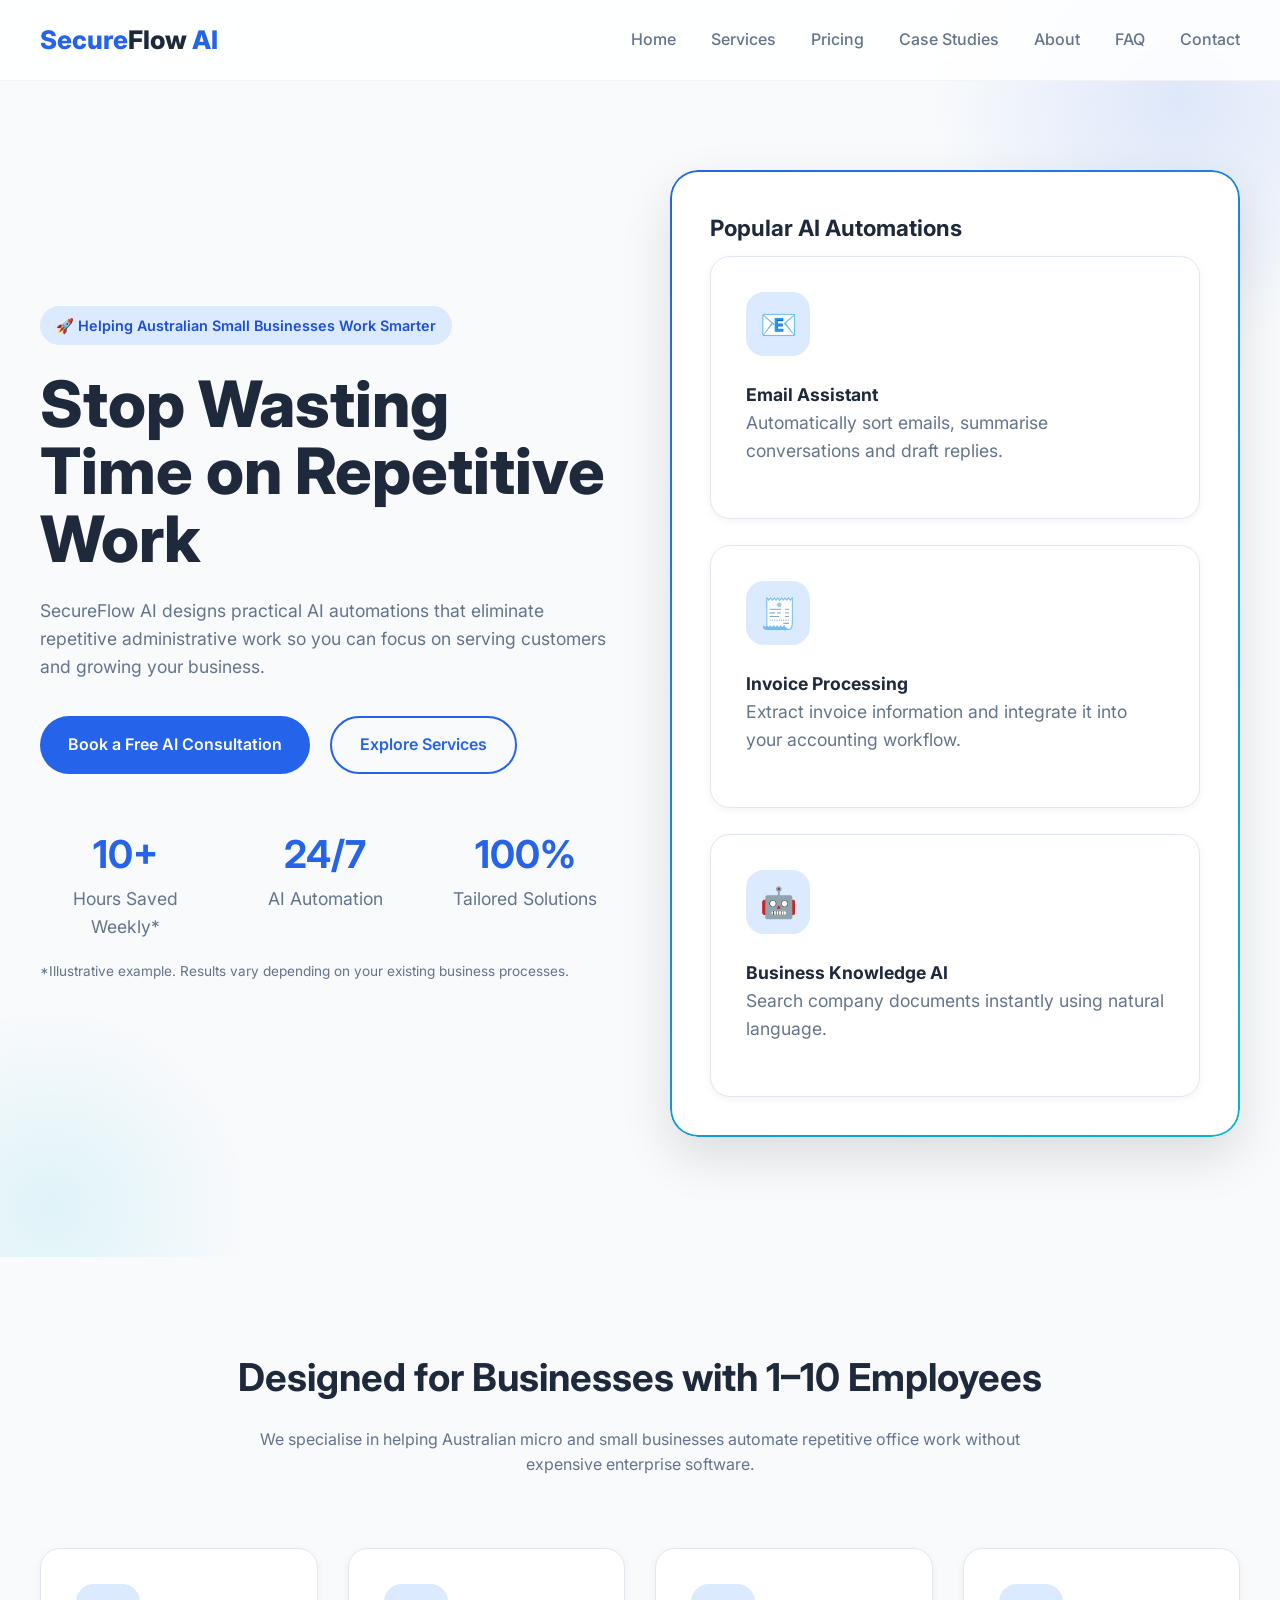
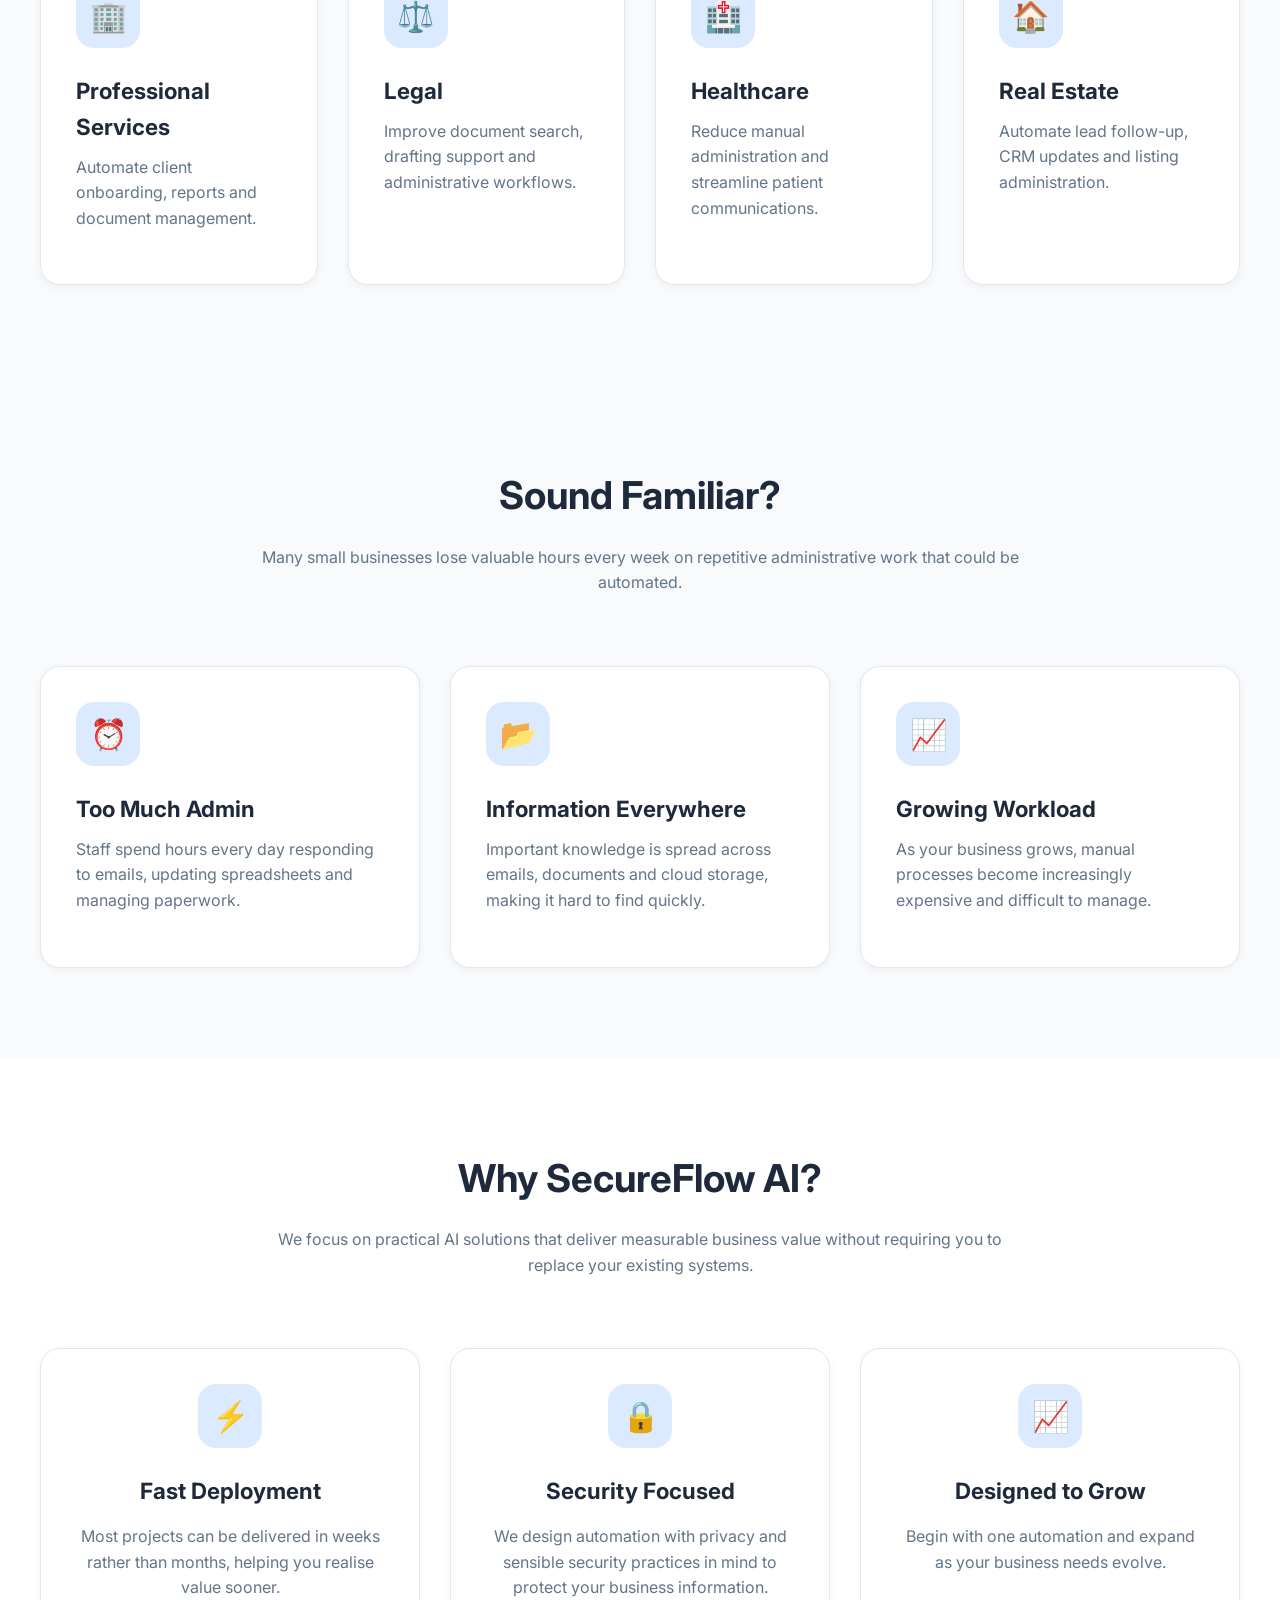
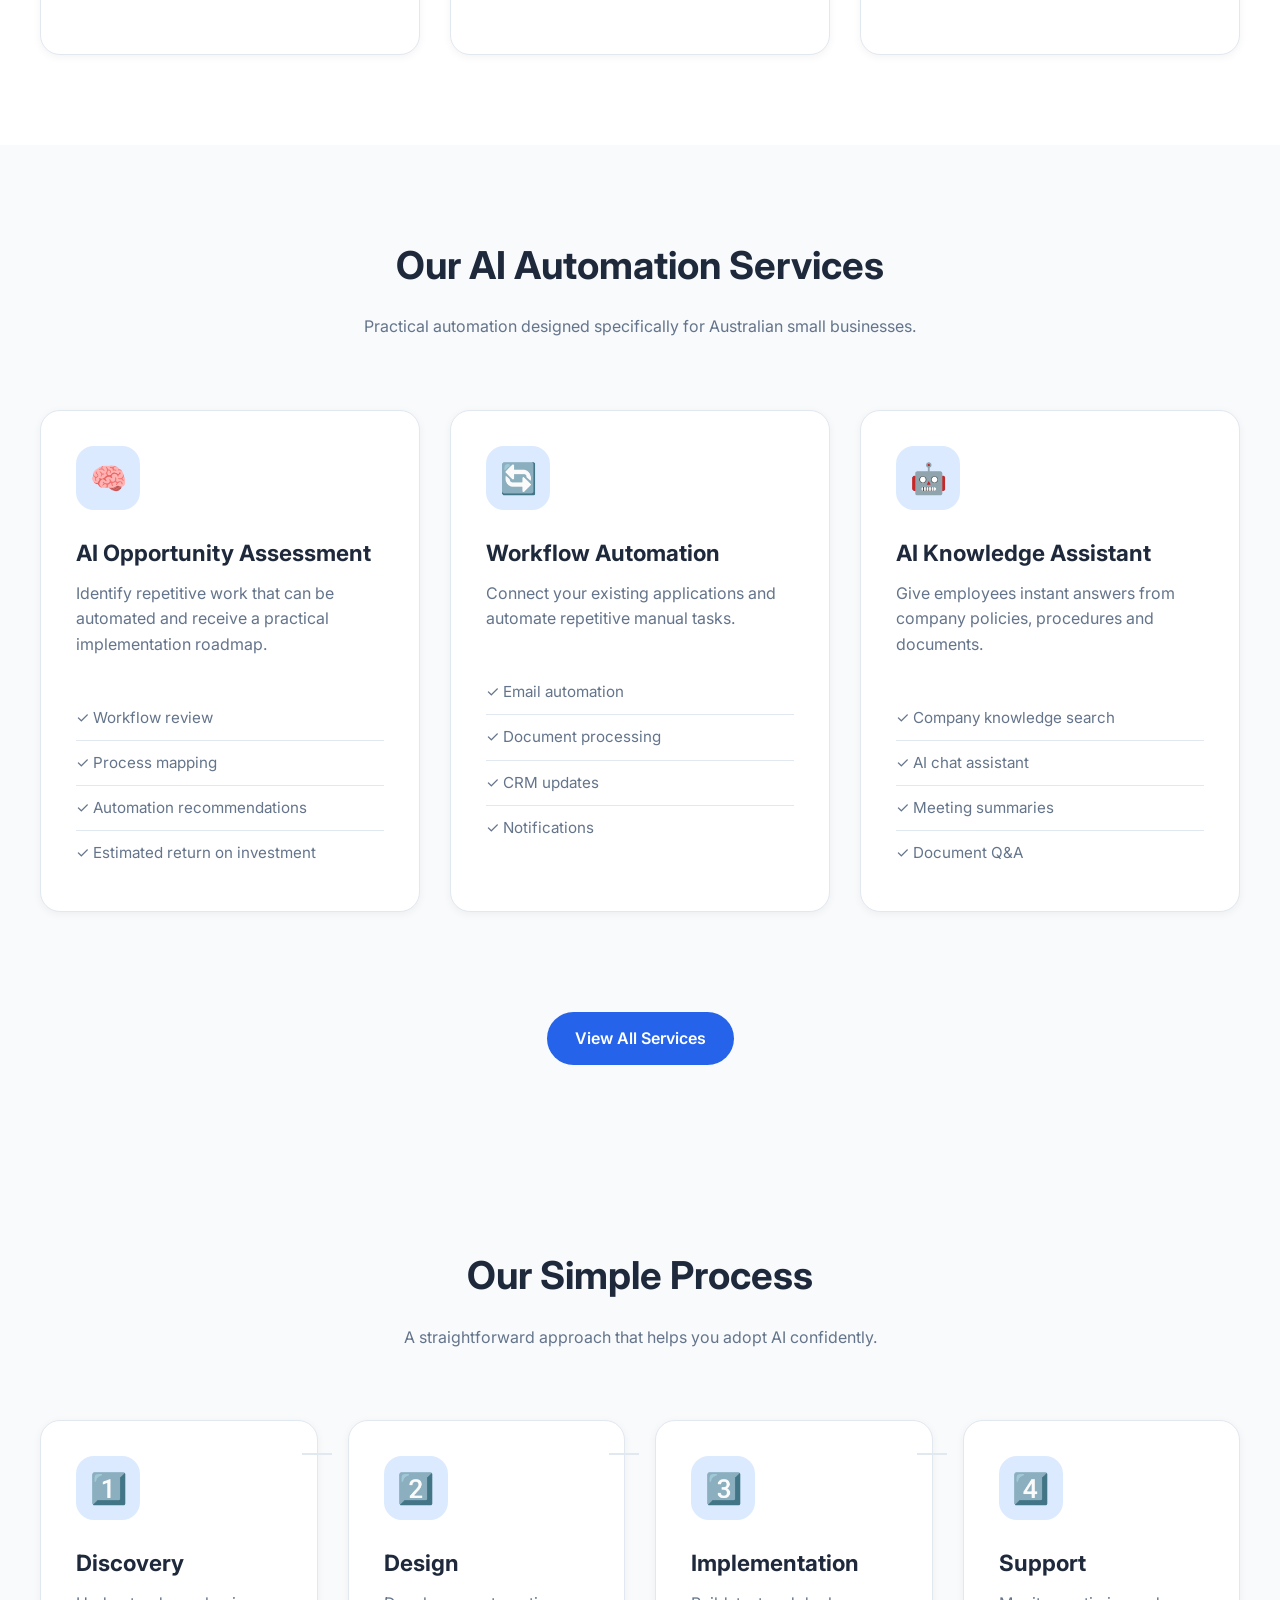
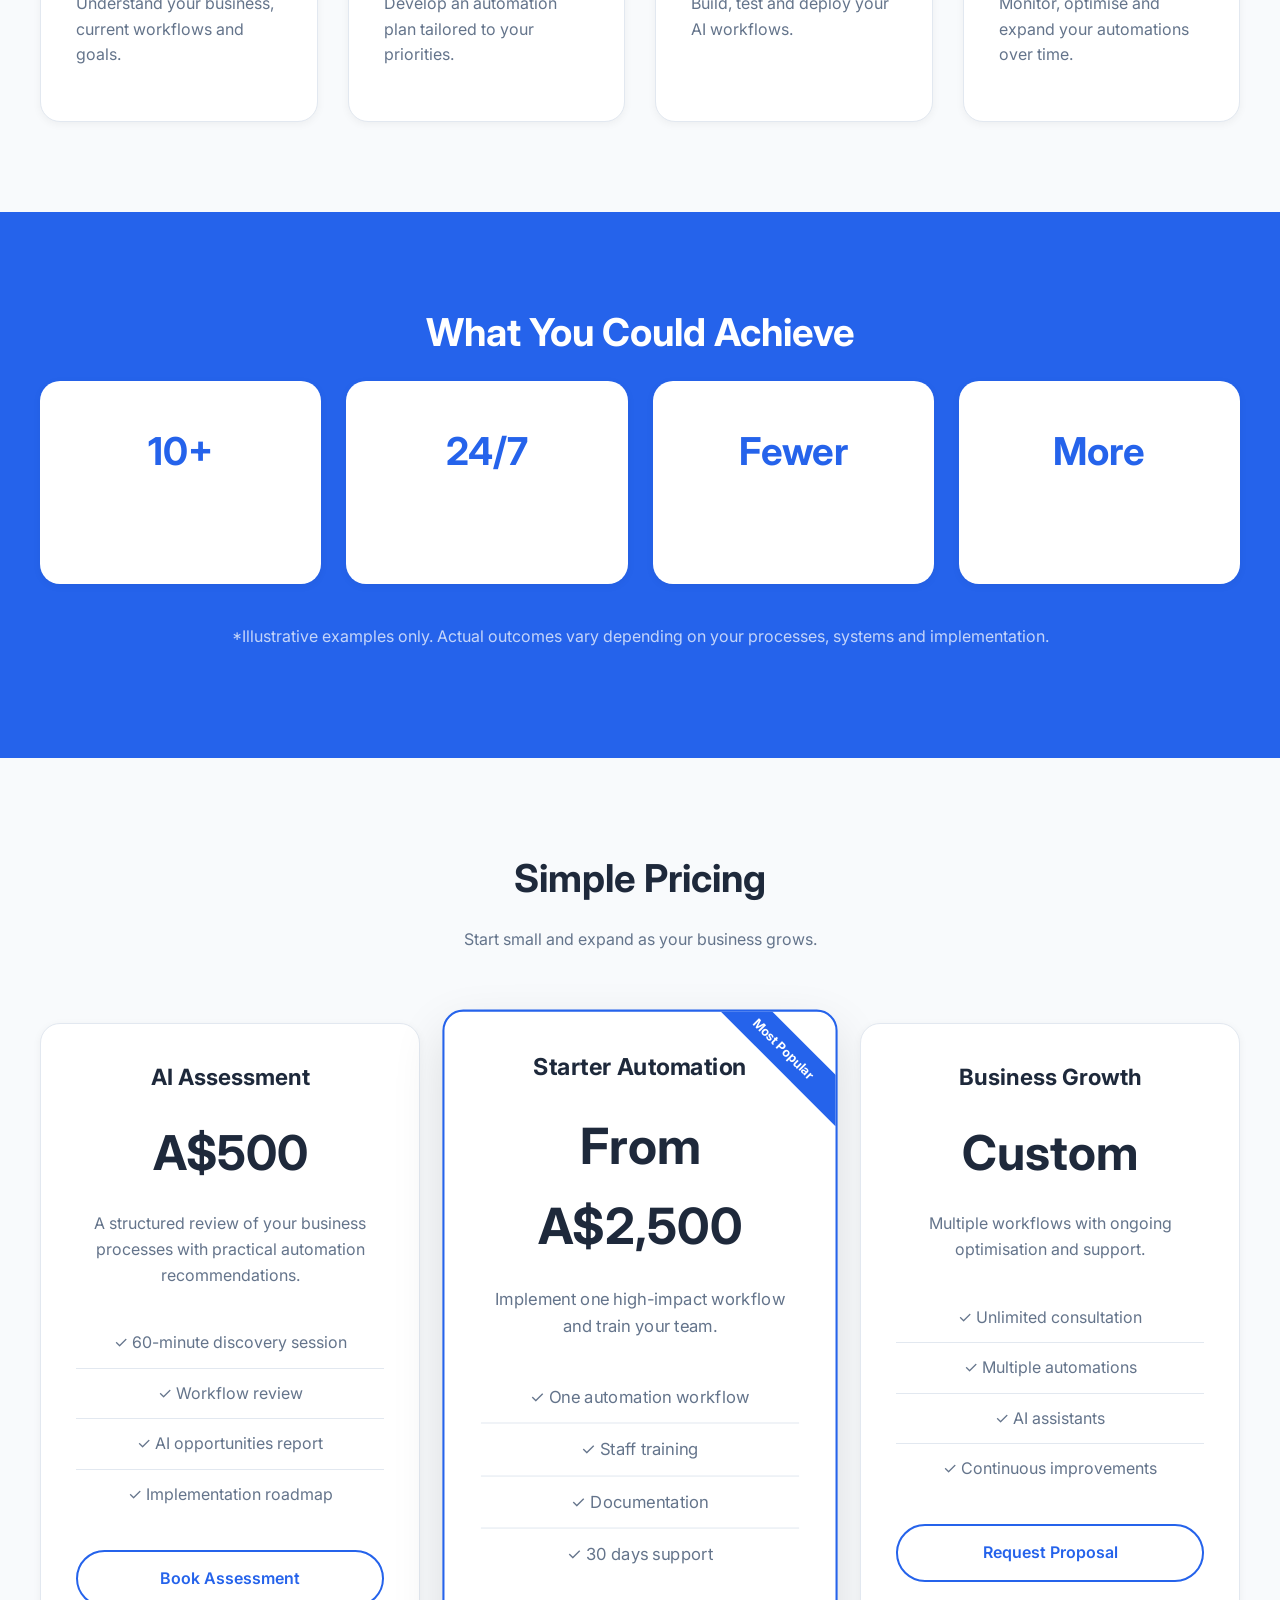
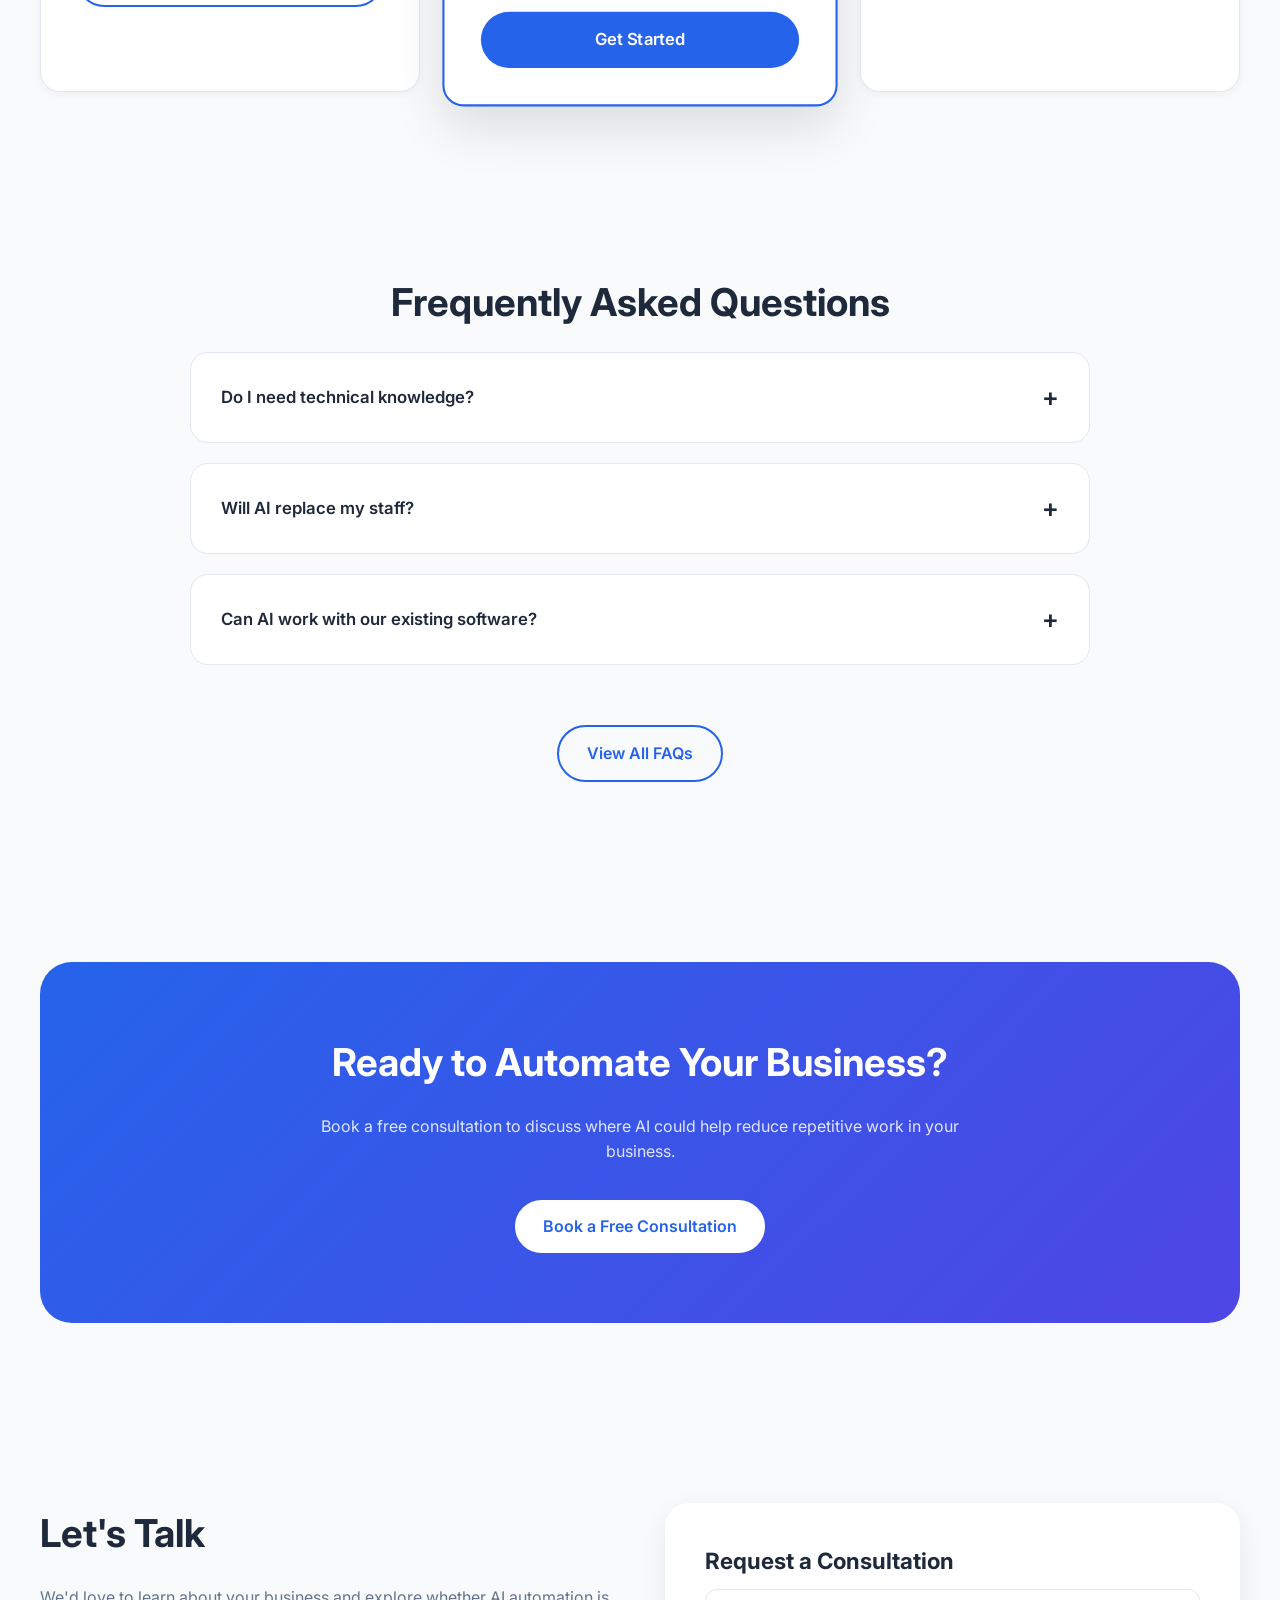
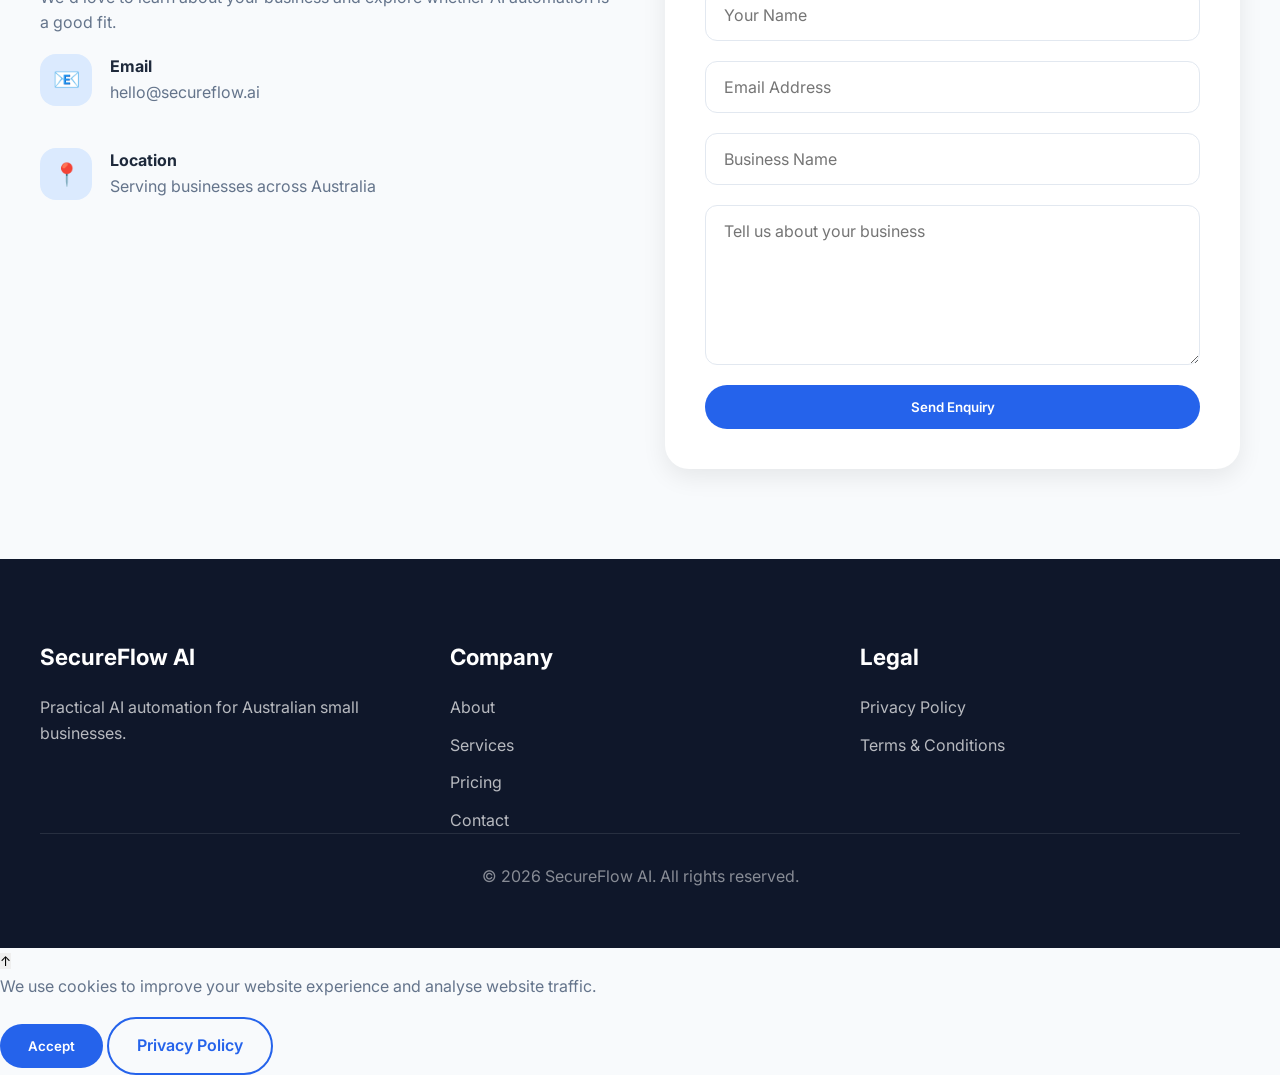
==== commit 169f4ff8: "Update index.html" ====
--- a/index.html
+++ b/index.html
@@ -2,7 +2,16 @@
 <html lang="en-AU">
 
 <head>
-
+<!-- Google tag (gtag.js) -->
+<script async src="https://www.googletagmanager.com/gtag/js?id=G-MEBBC4JY05"></script>
+<script>
+  window.dataLayer = window.dataLayer || [];
+  function gtag(){dataLayer.push(arguments);}
+  gtag('js', new Date());
+
+  gtag('config', 'G-MEBBC4JY05');
+</script>
+    
     <meta charset="UTF-8">
     <meta name="viewport" content="width=device-width, initial-scale=1.0">
 
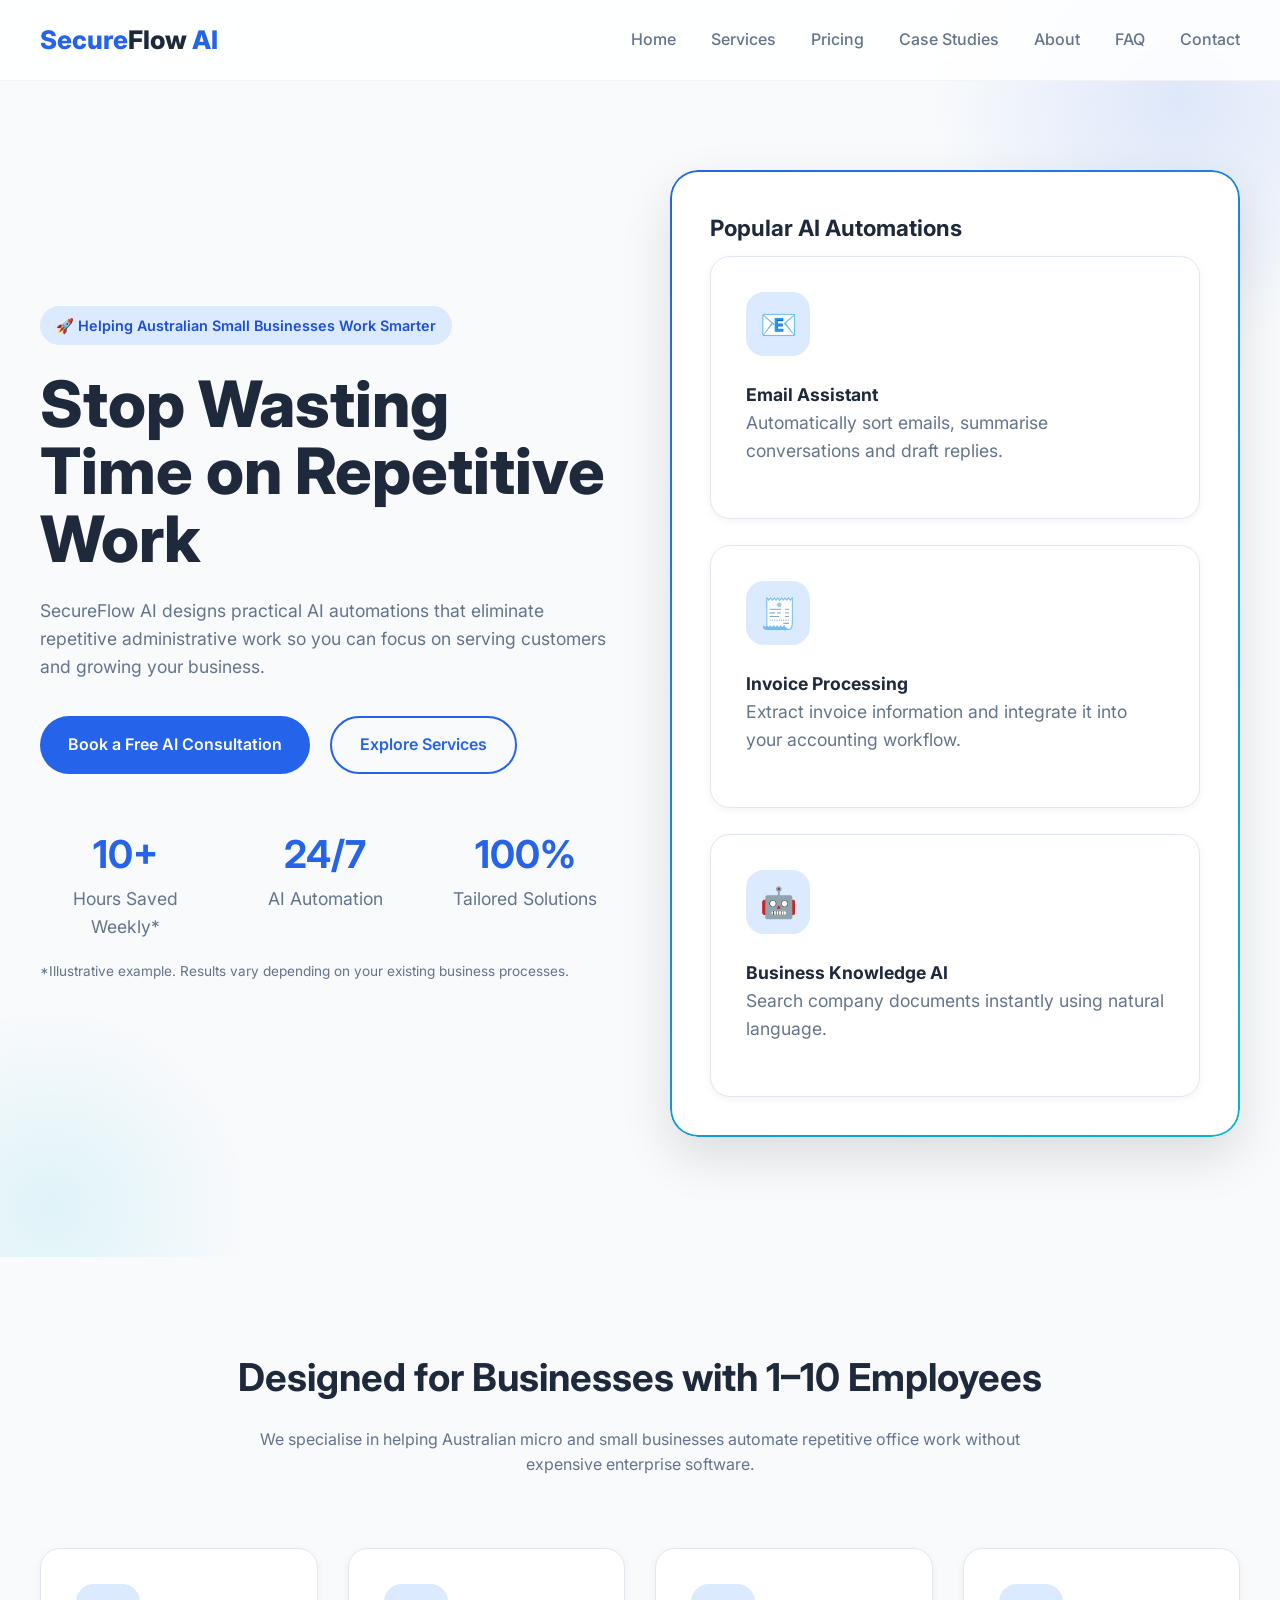
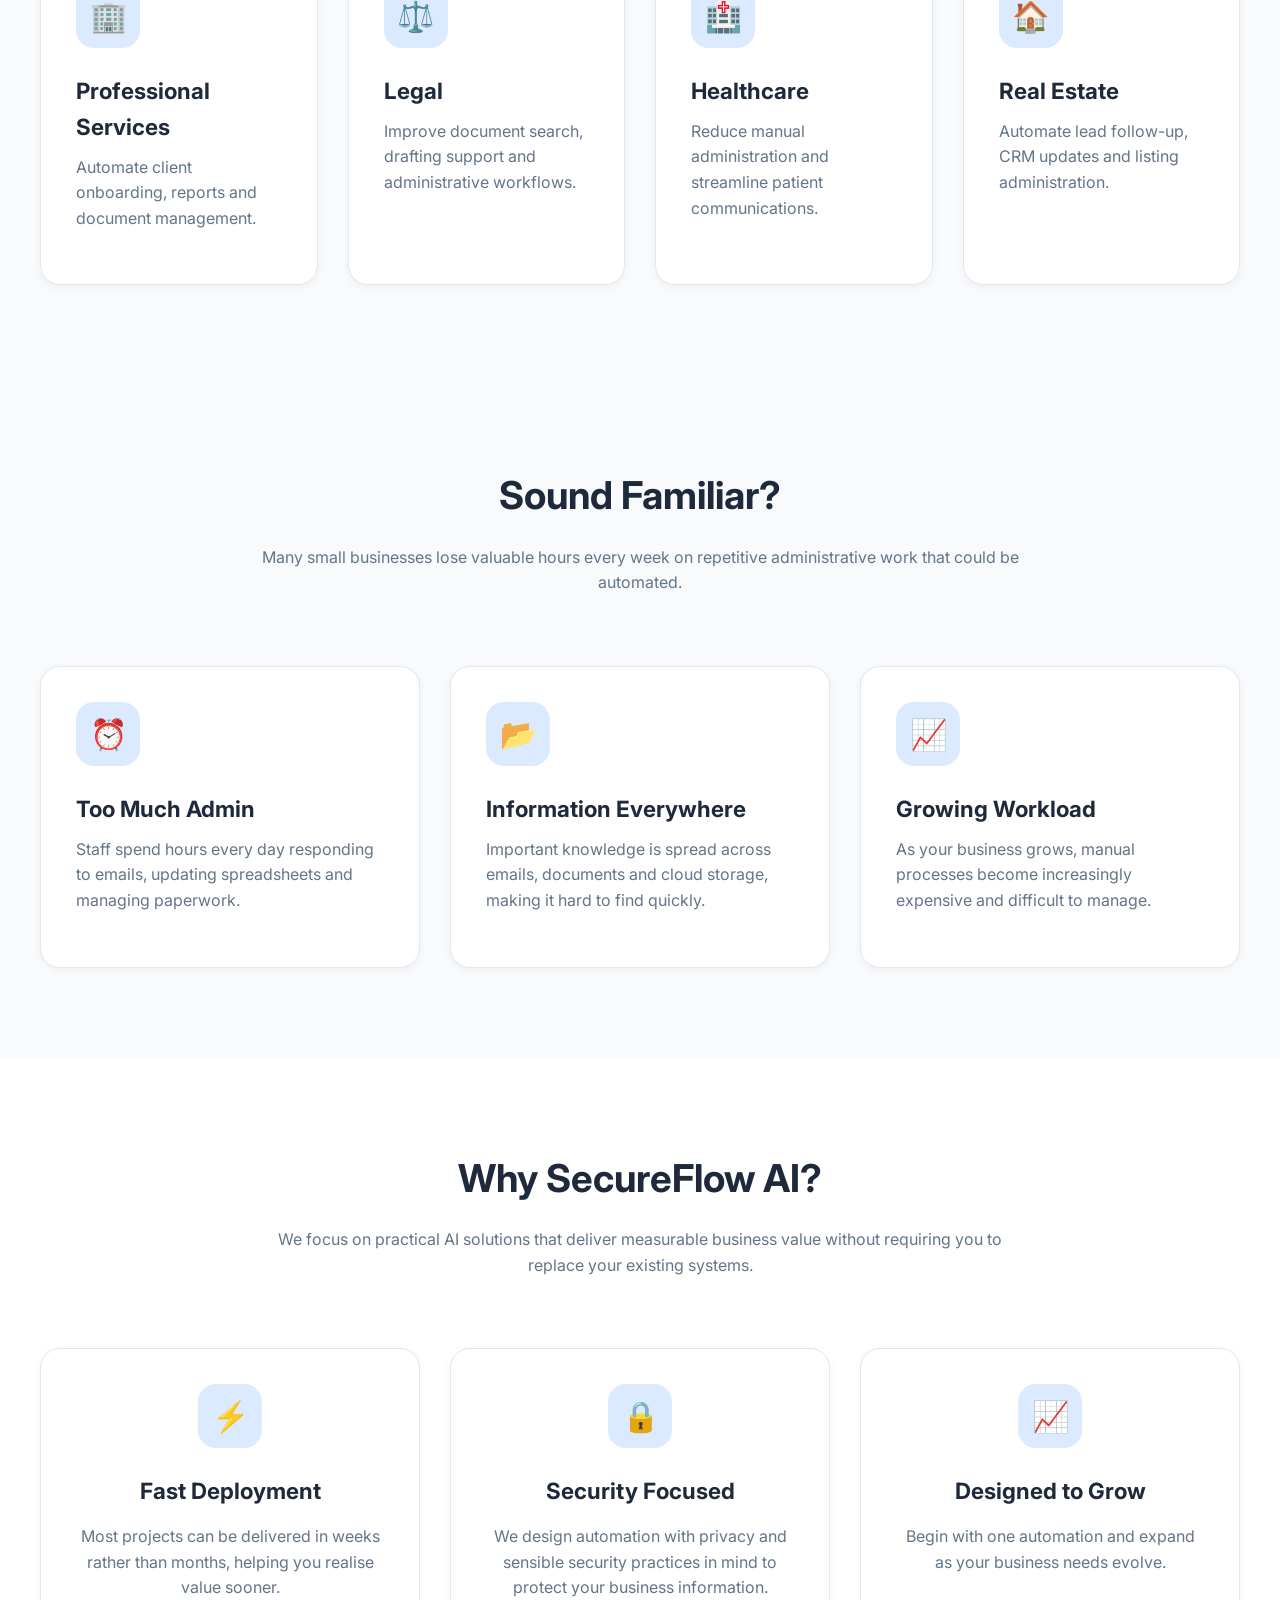
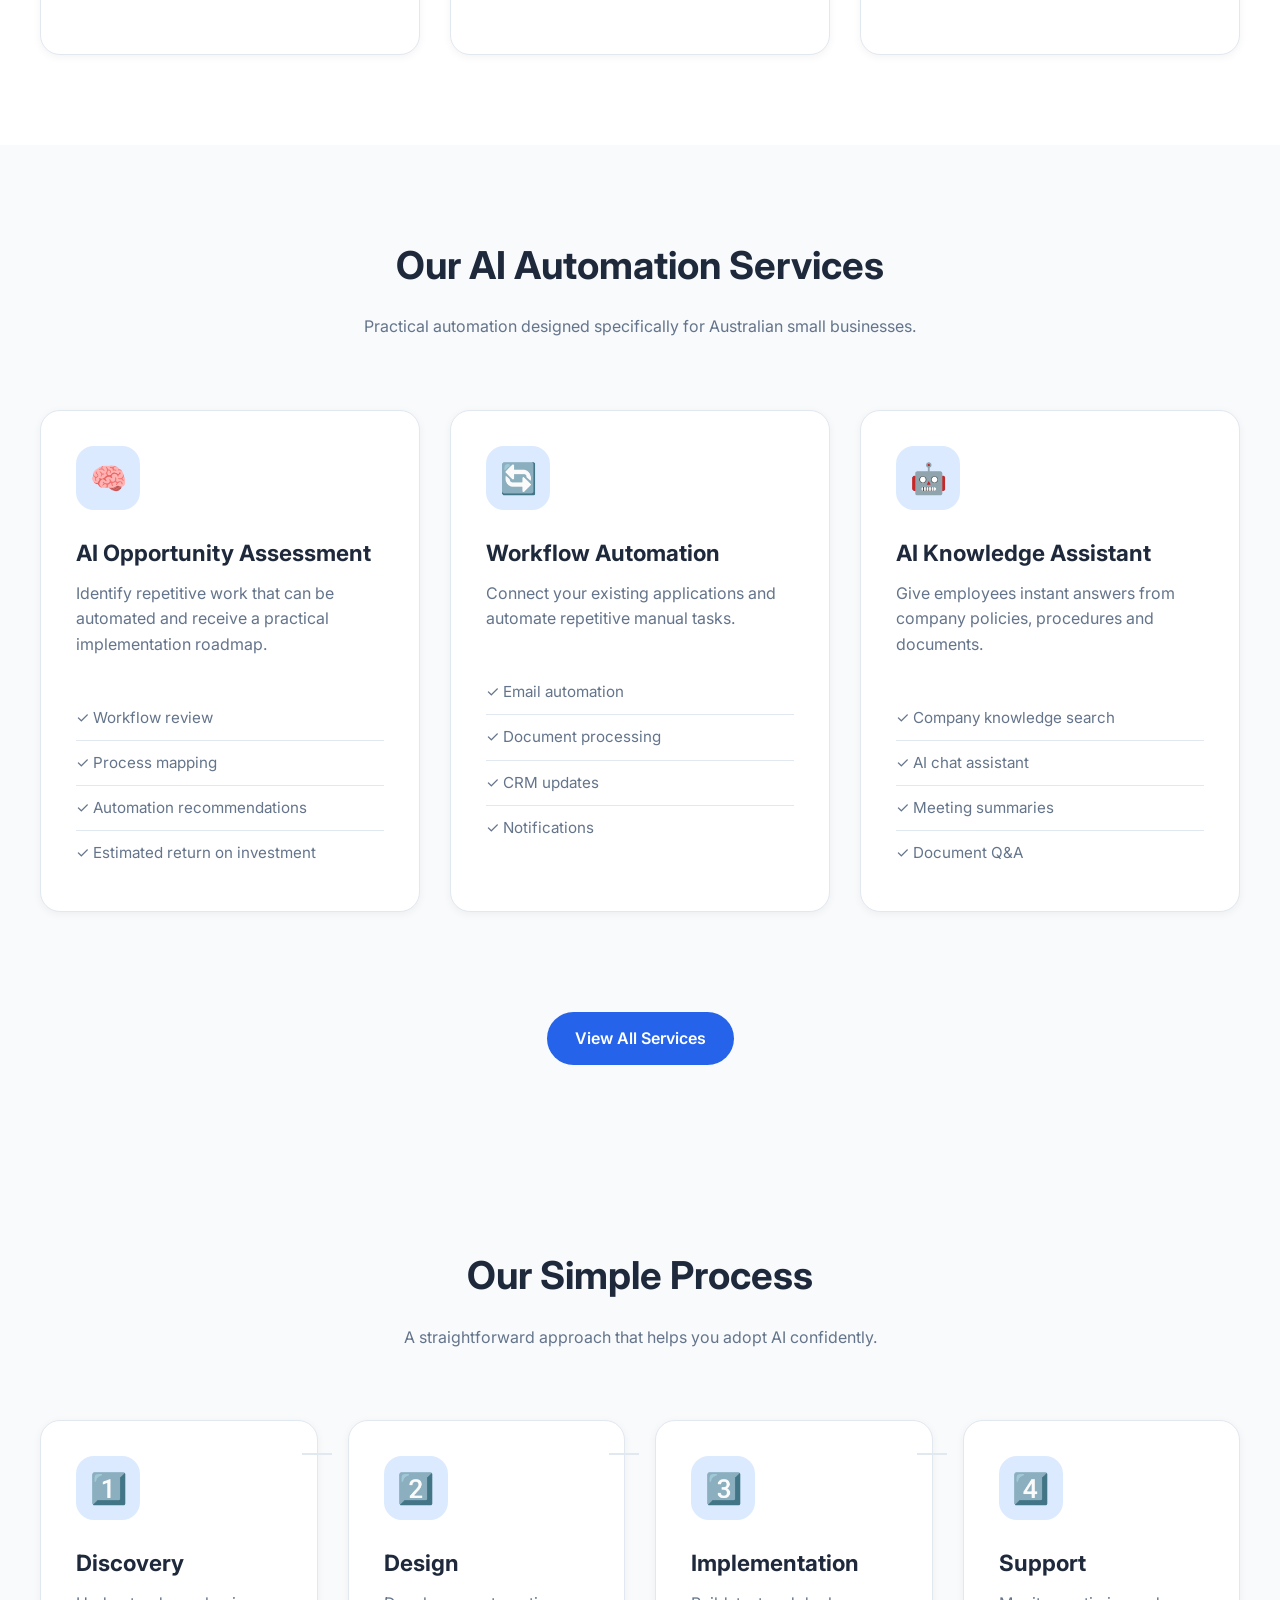
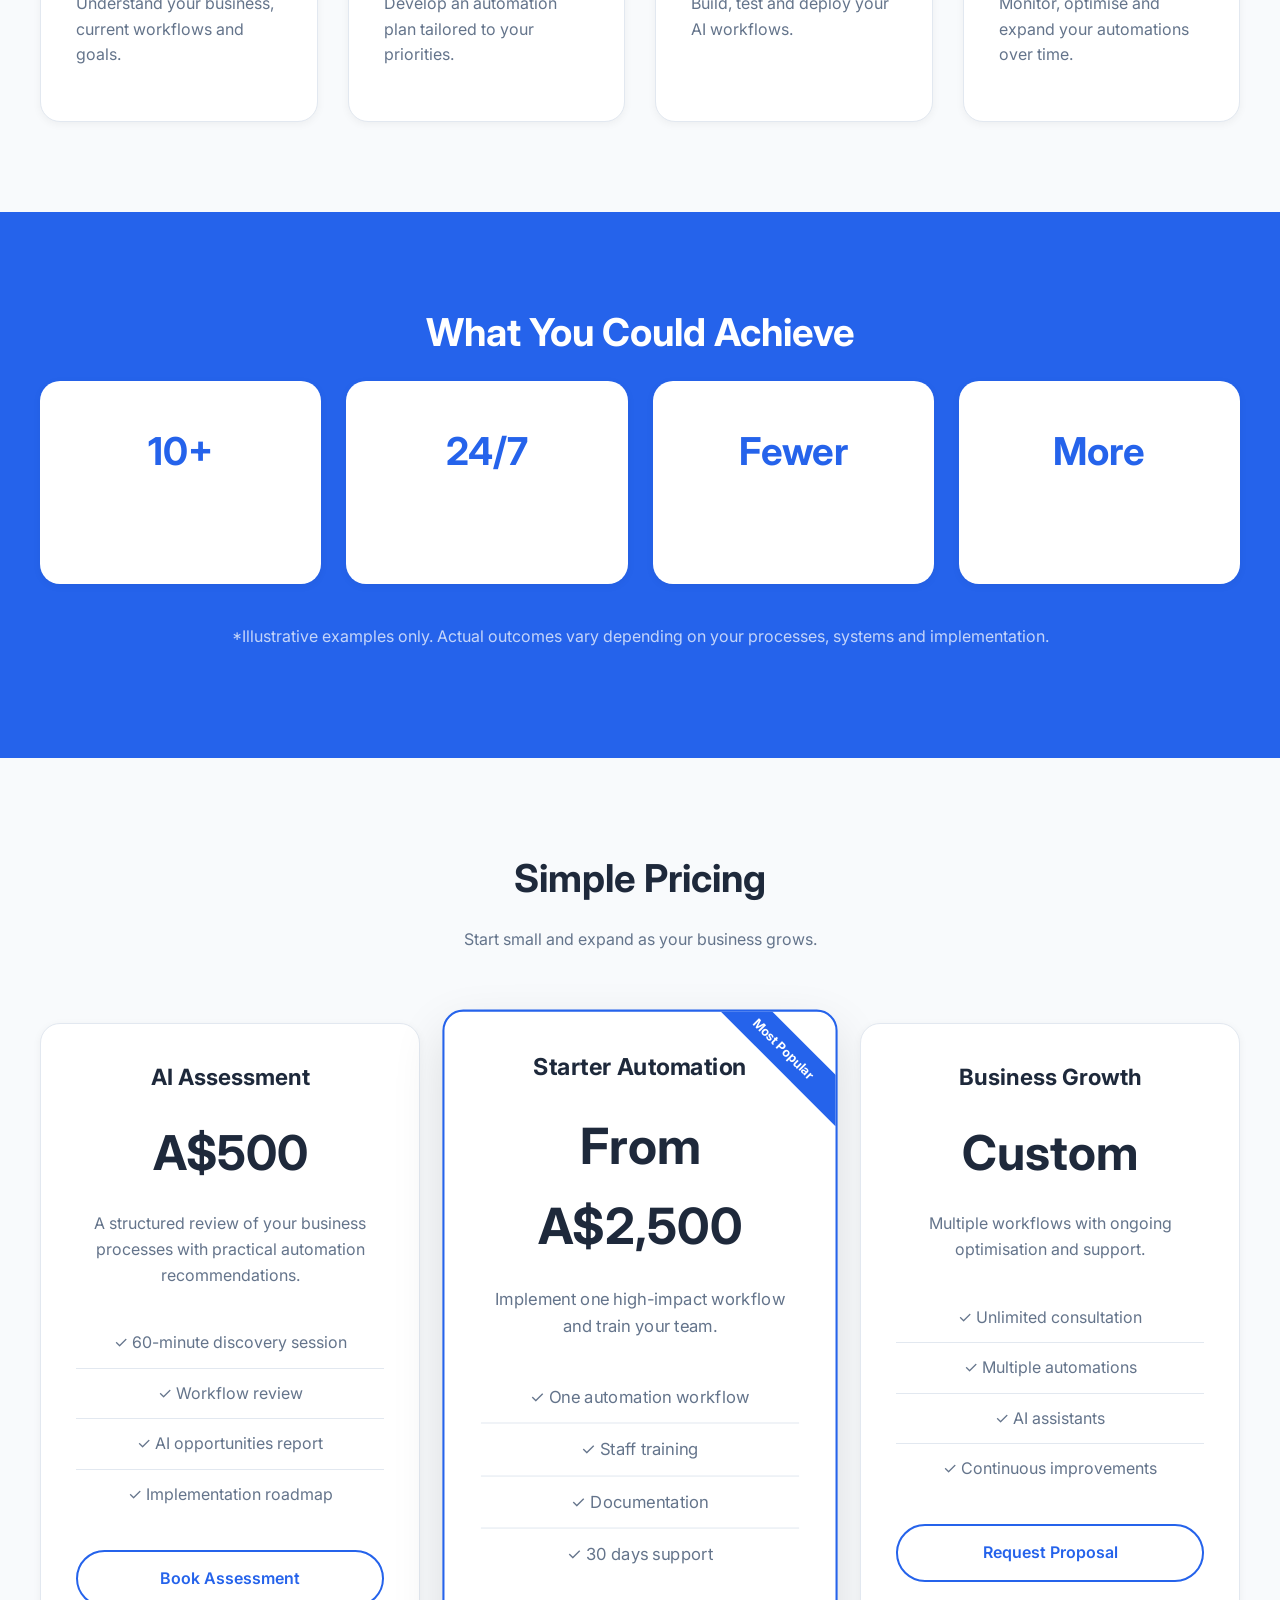
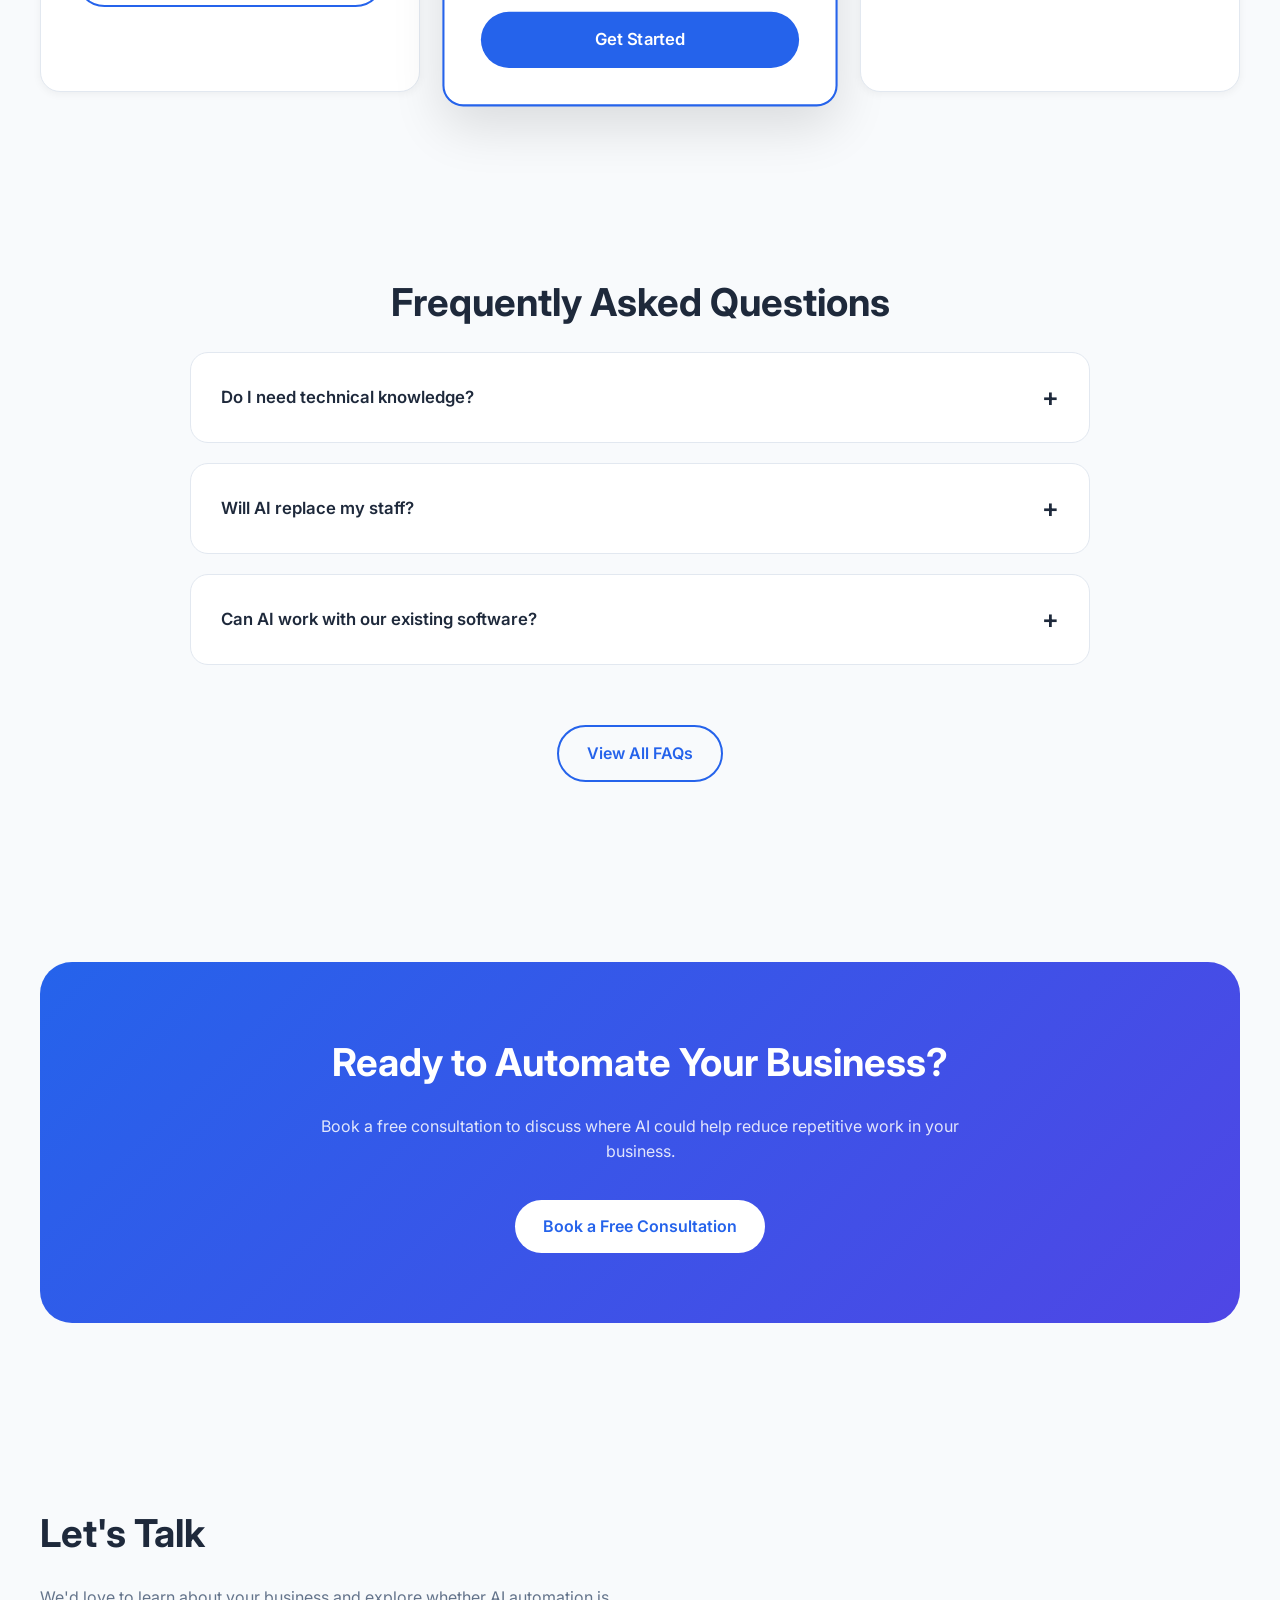
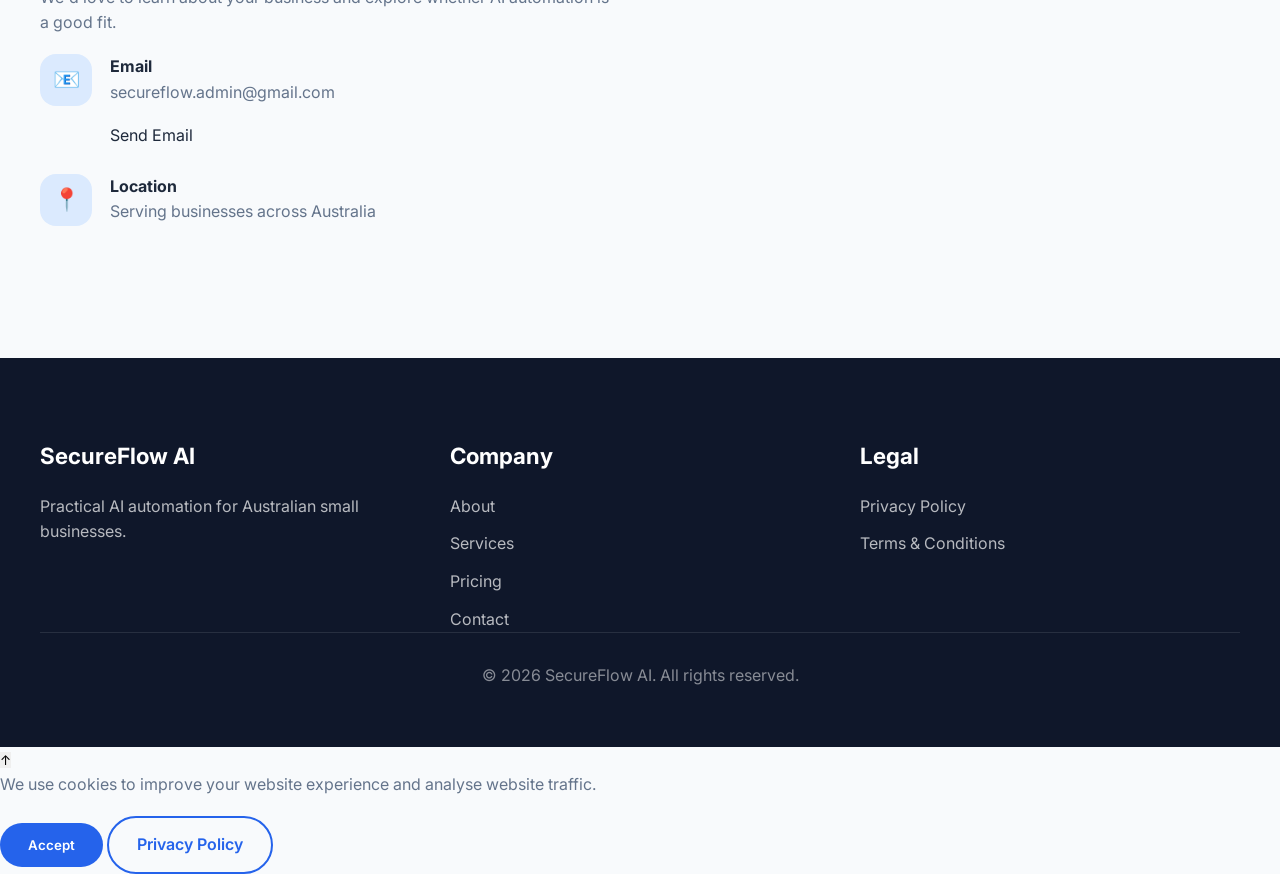
==== commit 6517e025: "Update index.html" ====
--- a/index.html
+++ b/index.html
@@ -965,8 +965,19 @@
 
                     <strong>Email</strong>
 
-                    <p>hello@secureflow.ai</p>
-
+                    
+<p>
+
+secureflow.admin@gmail.com
+
+</p>
+
+
+<a href="mailto:secureflow.admin@gmail.com">
+
+Send Email
+
+</a>
                 </div>
 
             </div>
@@ -991,44 +1002,6 @@
 
         </div>
 
-        <div class="contact-card">
-
-            <h3>
-
-                Request a Consultation
-
-            </h3>
-
-            <form>
-
-                <input
-                    type="text"
-                    placeholder="Your Name"
-                    required>
-
-                <input
-                    type="email"
-                    placeholder="Email Address"
-                    required>
-
-                <input
-                    type="text"
-                    placeholder="Business Name">
-
-                <textarea
-                    placeholder="Tell us about your business"></textarea>
-
-                <button
-                    class="btn btn-primary"
-                    type="submit">
-
-                    Send Enquiry
-
-                </button>
-
-            </form>
-
-        </div>
 
     </div>
 
